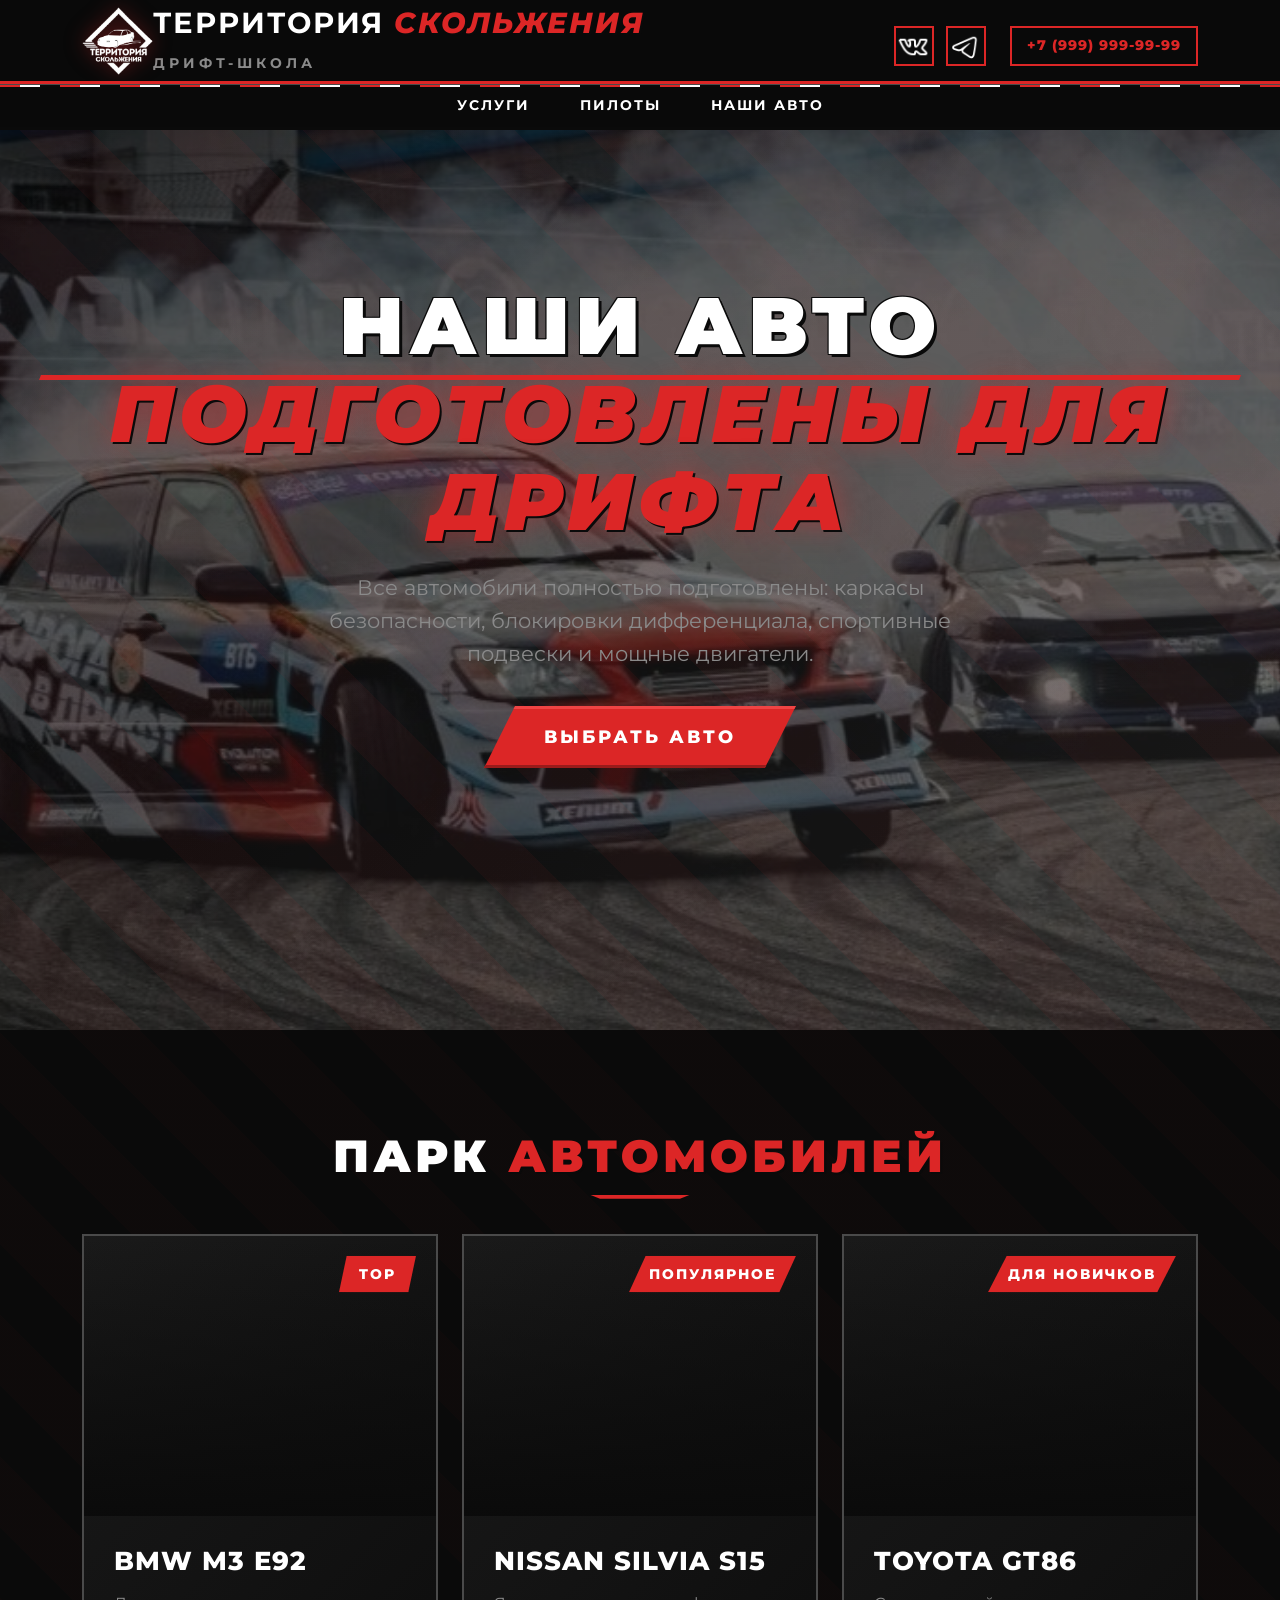
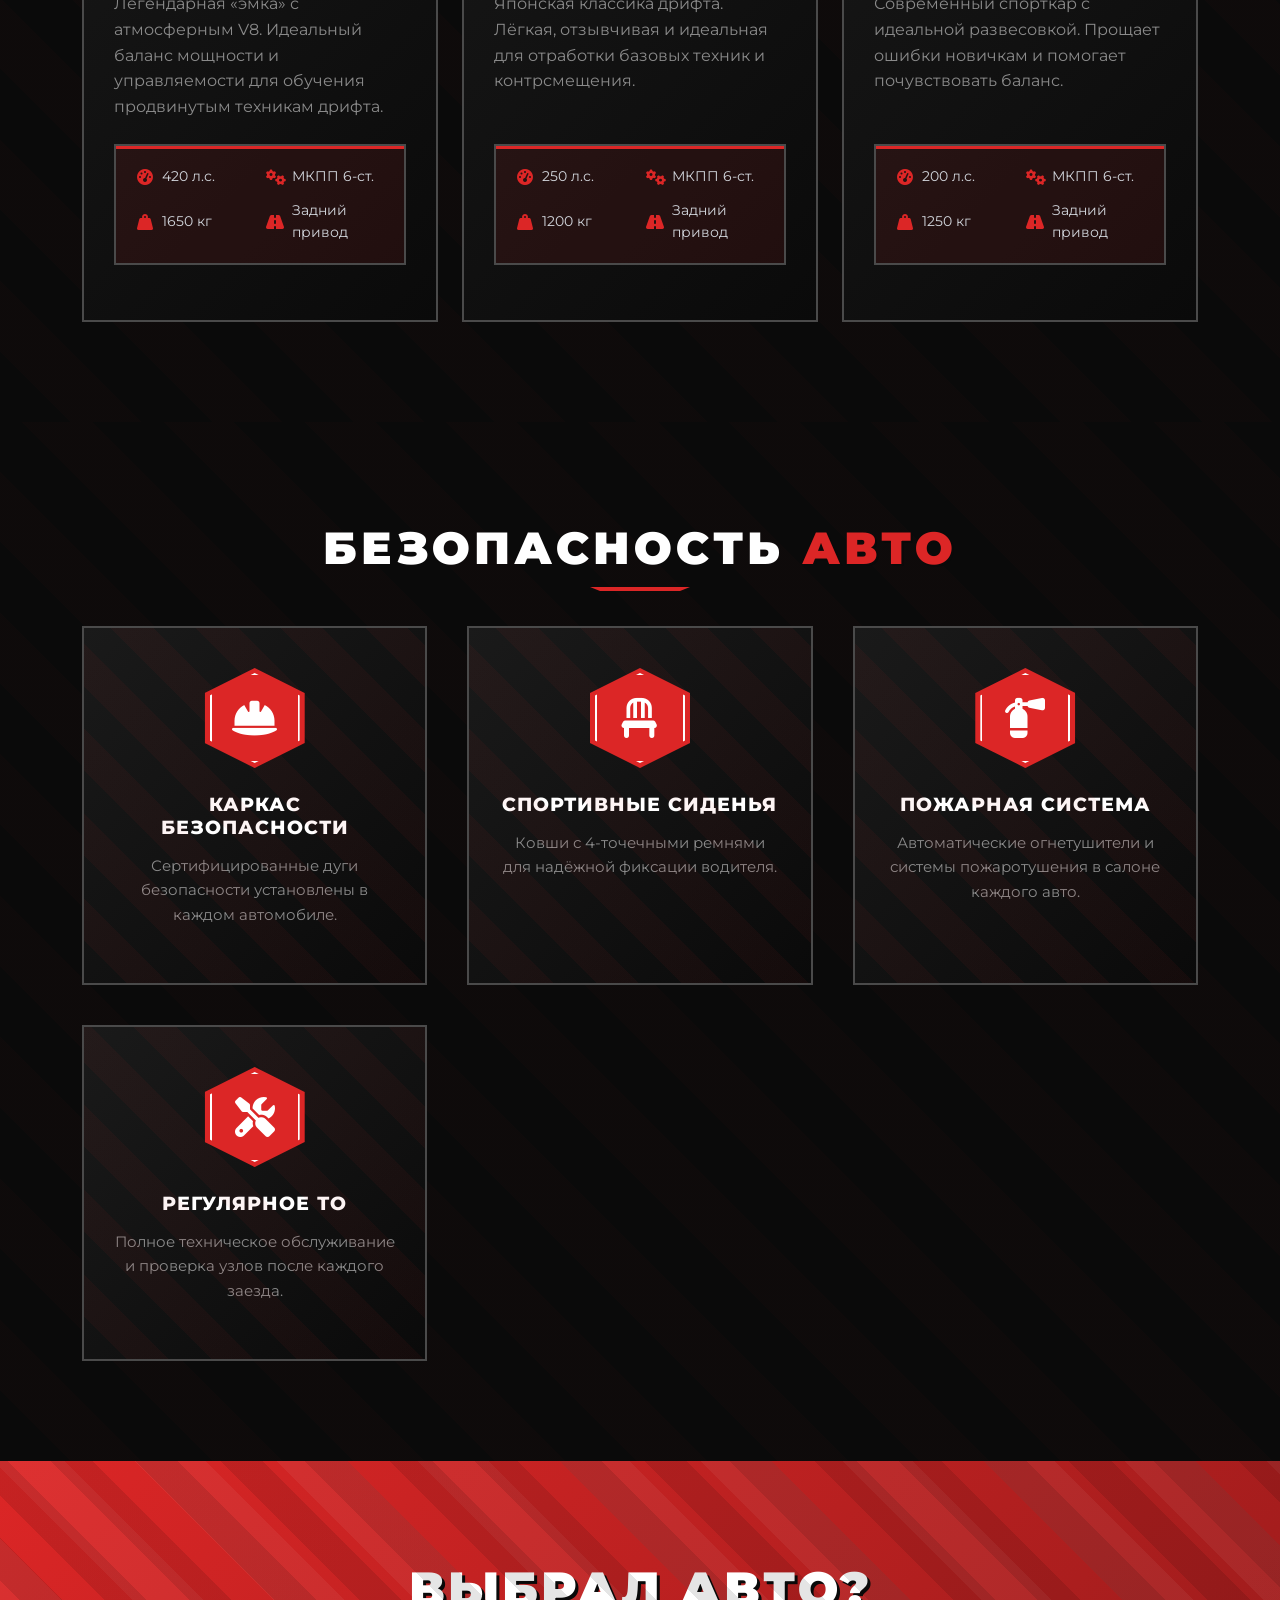
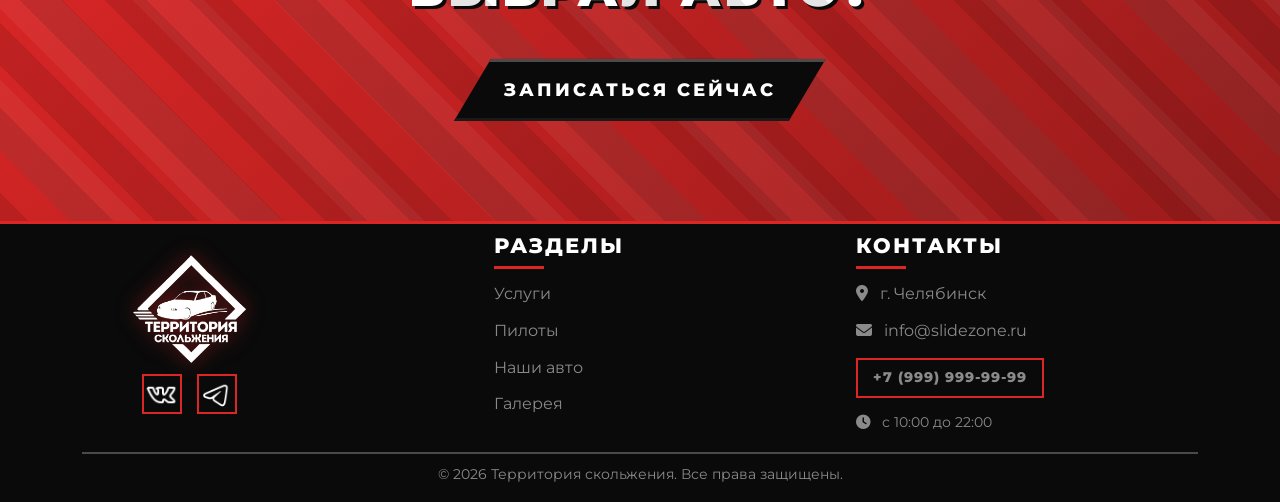
==== cars.html @ b9ebabe1 "Add files via upload" ====
<!-- cars.html -->
<!DOCTYPE html>
<html lang="ru">
  <head>
    <meta charset="utf-8" />
    <meta name="viewport" content="width=device-width, initial-scale=1" />
    <title>Наши авто — Территория скольжения</title>
    <link
      href="https://cdn.jsdelivr.net/npm/bootstrap@5.3.3/dist/css/bootstrap.min.css"
      rel="stylesheet"
    />
    <link
      rel="stylesheet"
      href="https://cdnjs.cloudflare.com/ajax/libs/font-awesome/6.4.0/css/all.min.css"
    />
    <link
      href="https://fonts.googleapis.com/css2?family=Montserrat:ital,wght@0,400;0,600;0,700;1,600&display=swap"
      rel="stylesheet"
    />
    <link rel="stylesheet" href="style.css" />
  </head>
  <body>
    <!-- NAVBAR WRAPPER -->
    <nav class="navbar-wrapper fixed-top">
      <div class="navbar-top-section" id="navbarTop">
        <div class="container">
          <div class="navbar-top">
            <a class="navbar-brand d-flex align-items-center" href="index.html">
              <img src="img/image-Photoroom (1).png" alt="Logo" class="logo" />
              <div>
                Территория <span>скольжения</span> <br /><small
                  >дрифт-школа</small
                >
              </div>
            </a>

            <div class="socials">
              <a
                href="https://vk.com/slidezone74"
                target="_blank"
                class="social-link"
                aria-label="VKontakte"
              >
                <img src="img/icons8-vk-50.png" class="soc" />
              </a>
              <a
                href="https://t.me/yourpage"
                target="_blank"
                class="social-link"
                aria-label="Telegram"
              >
                <img src="img/icons8-телеграм-50.png" class="soc" />
              </a>
              <a href="tel:+79999999999" class="nav-phone header-phone"
                >+7 (999) 999-99-99</a>
            </div>
          </div>
        </div>
      </div>

      <div class="navbar-bottom-section" id="navbarBottom">
        <div class="container">
          <ul class="nav-bottom-list">
            <li class="nav-bottom-item">
              <a href="/services.html" class="nav-bottom-link">УСЛУГИ</a>
            </li>
            <li class="nav-bottom-item">
              <a href="#pilots" class="nav-bottom-link">ПИЛОТЫ</a>
            </li>
            <li class="nav-bottom-item">
              <a href="/cars.html" class="nav-bottom-link">НАШИ АВТО</a>
            </li>
          </ul>
        </div>
      </div>
    </nav>

    <!-- HERO SECTION -->
    <section class="hero">
      <div class="hero-content">
        <h1 class="hero-title">
          <span class="line-1">НАШИ АВТО</span>
          <span class="line-2">ПОДГОТОВЛЕНЫ ДЛЯ ДРИФТА</span>
        </h1>
        <p class="hero-subtitle">
          Все автомобили полностью подготовлены: каркасы безопасности,
          блокировки дифференциала, спортивные подвески и мощные двигатели.
        </p>
        <a href="#cars-list" class="btn-hero">Выбрать авто</a>
      </div>
    </section>

    <!-- CARS SECTION -->
    <section id="cars-list" class="section cars-section">
      <div class="container">
        <h2 class="section-title">ПАРК <span>АВТОМОБИЛЕЙ</span></h2>

        <div class="row g-4 justify-content-center">
          <div class="col-lg-4 col-md-6 col-sm-12">
            <div class="car-card">
              <div
                class="car-image"
                style="
                  background-image: url('https://images.unsplash.com/photo-1617788138017-80ad40651399?w=800&q=80');">
                <span class="car-badge">TOP</span>
              </div>
              <div class="car-body">
                <h3 class="car-title">BMW M3 E92</h3>
                <p class="car-description">
                  Легендарная «эмка» с атмосферным V8. Идеальный баланс мощности
                  и управляемости для обучения продвинутым техникам дрифта.
                </p>

                <div class="car-specs">
                  <div class="spec-item">
                    <i class="fas fa-tachometer-alt"></i>
                    <span>420 л.с.</span>
                  </div>
                  <div class="spec-item">
                    <i class="fas fa-cogs"></i>
                    <span>МКПП 6-ст.</span>
                  </div>
                  <div class="spec-item">
                    <i class="fas fa-weight-hanging"></i>
                    <span>1650 кг</span>
                  </div>
                  <div class="spec-item">
                    <i class="fas fa-road"></i>
                    <span>Задний привод</span>
                  </div>
                </div>
              </div>
            </div>
          </div>

          <div class="col-lg-4 col-md-6 col-sm-12">
            <div class="car-card">
              <div
                class="car-image"
                style="
                  background-image: url('https://images.unsplash.com/photo-1626846431159-9c6df5d8c8b2?w=800&q=80');">
                <span class="car-badge">ПОПУЛЯРНОЕ</span>
              </div>
              <div class="car-body">
                <h3 class="car-title">Nissan Silvia S15</h3>
                <p class="car-description">
                  Японская классика дрифта. Лёгкая, отзывчивая и идеальная для
                  отработки базовых техник и контрсмещения.
                </p>

                <div class="car-specs">
                  <div class="spec-item">
                    <i class="fas fa-tachometer-alt"></i>
                    <span>250 л.с.</span>
                  </div>
                  <div class="spec-item">
                    <i class="fas fa-cogs"></i>
                    <span>МКПП 6-ст.</span>
                  </div>
                  <div class="spec-item">
                    <i class="fas fa-weight-hanging"></i>
                    <span>1200 кг</span>
                  </div>
                  <div class="spec-item">
                    <i class="fas fa-road"></i>
                    <span>Задний привод</span>
                  </div>
                </div>
              </div>
            </div>
          </div>

          <div class="col-lg-4 col-md-6 col-sm-12">
            <div class="car-card">
              <div
                class="car-image"
                style="
                  background-image: url('https://images.unsplash.com/photo-1606344468650-54ba89c3f9d3?w=800&q=80');">
                <span class="car-badge">ДЛЯ НОВИЧКОВ</span>
              </div>
              <div class="car-body">
                <h3 class="car-title">Toyota GT86</h3>
                <p class="car-description">
                  Современный спорткар с идеальной развесовкой. Прощает ошибки
                  новичкам и помогает почувствовать баланс.
                </p>

                <div class="car-specs">
                  <div class="spec-item">
                    <i class="fas fa-tachometer-alt"></i>
                    <span>200 л.с.</span>
                  </div>
                  <div class="spec-item">
                    <i class="fas fa-cogs"></i>
                    <span>МКПП 6-ст.</span>
                  </div>
                  <div class="spec-item">
                    <i class="fas fa-weight-hanging"></i>
                    <span>1250 кг</span>
                  </div>
                  <div class="spec-item">
                    <i class="fas fa-road"></i>
                    <span>Задний привод</span>
                  </div>
                </div>
              </div>
            </div>
          </div>
        </div>
      </div>
    </section>

    <!-- SAFETY INFO -->
    <section class="section features-section">
      <div class="container">
        <h2 class="section-title">БЕЗОПАСНОСТЬ <span>АВТО</span></h2>

        <div class="features-grid">
          <div class="feature-item">
            <div class="feature-icon">
              <i class="fas fa-hard-hat"></i>
            </div>
            <h3 class="feature-title">КАРКАС БЕЗОПАСНОСТИ</h3>
            <p class="feature-text">
              Сертифицированные дуги безопасности установлены в каждом
              автомобиле.</p>
          </div>

          <div class="feature-item">
            <div class="feature-icon">
              <i class="fas fa-chair"></i>
            </div>
            <h3 class="feature-title">СПОРТИВНЫЕ СИДЕНЬЯ</h3>
            <p class="feature-text">
              Ковши с 4-точечными ремнями для надёжной фиксации водителя.</p>
          </div>

          <div class="feature-item">
            <div class="feature-icon">
              <i class="fas fa-fire-extinguisher"></i>
            </div>
            <h3 class="feature-title">ПОЖАРНАЯ СИСТЕМА</h3>
            <p class="feature-text">
              Автоматические огнетушители и системы пожаротушения в салоне
              каждого авто.</p>
          </div>

          <div class="feature-item">
            <div class="feature-icon">
              <i class="fas fa-tools"></i>
            </div>
            <h3 class="feature-title">РЕГУЛЯРНОЕ ТО</h3>
            <p class="feature-text">
              Полное техническое обслуживание и проверка узлов после каждого
              заезда.</p>
          </div>
        </div>
      </div>
    </section>

    <!-- CTA SECTION -->
    <section class="cta">
      <div class="container">
        <h2>Выбрал авто?</h2>
        <a href="#offers" class="btn-cta">Записаться сейчас</a>
      </div>
    </section>

    <!-- FOOTER -->
    <footer>
      <div class="container">
        <div class="footer-content">
          <div class="footer-section">
            <img
              src="img/image-Photoroom (1).png"
              alt="Логотип"
              class="footer-logo"/>
            <div class="footer-socials">
              <a
                href="https://vk.com/slidezone74"
                target="_blank"
                class="social-link sl2"
                aria-label="VKontakte">
                <img src="img/icons8-vk-50.png" class="soc sl2" />
              </a>
              <a
                href="https://t.me/yourpage"
                target="_blank"
                class="social-link sl2"
                aria-label="Telegram">
                <img src="img/icons8-телеграм-50.png" class="soc sl2" />
              </a>
            </div>
          </div>

          <div class="footer-section">
            <h4>Разделы</h4>
            <p><a href="/services.html">Услуги</a></p>
            <p><a href="/index.html#pilots">Пилоты</a></p>
            <p><a href="/cars.html">Наши авто</a></p>
            <p><a href="#gallery">Галерея</a></p>
          </div>

          <div class="footer-section"> 
            <h4>Контакты</h4>
            <p><i class="fas fa-map-marker-alt me-2"></i> г. Челябинск</p>
            <p><i class="fas fa-envelope me-2"></i> info@slidezone.ru</p> 
            <a href="tel:+79999999999" class="nav-phone footer-phone"
              >+7 (999) 999-99-99</a>
            <p class="clock">
              <i class="fas fa-clock me-2"></i> с 10:00 до 22:00
            </p>
          </div>
        </div>

        <div class="footer-bottom">
          <p>&copy; 2026 Территория скольжения. Все права защищены.</p>
        </div>
      </div>
    </footer>

    <script src="https://cdn.jsdelivr.net/npm/bootstrap@5.3.3/dist/js/bootstrap.bundle.min.js"></script>
    <script>
      let lastScroll = 0;
      const navbarTop = document.getElementById("navbarTop");

      window.addEventListener("scroll", () => {
        const currentScroll = window.pageYOffset;
        if (currentScroll > 100 && currentScroll > lastScroll) {
          navbarTop.classList.add("hidden");
        } else {
          navbarTop.classList.remove("hidden");
        }
        lastScroll = currentScroll;
      });

      document.querySelectorAll('a[href^="#"]').forEach((anchor) => {
        anchor.addEventListener("click", function (e) {
          e.preventDefault();
          const target = document.querySelector(this.getAttribute("href"));
          if (target) {
            target.scrollIntoView({ behavior: "smooth", block: "start" });
          }
        });
      });
    </script>
  </body>
</html>
---- style.css ----
* {
  margin: 0;
  padding: 0;
  box-sizing: border-box;
}

html {
  scroll-behavior: smooth;
}

body {
  font-family: 'Montserrat', sans-serif;
  background: #0a0a0a;
  color: #fff;
  overflow-x: hidden;
  padding-top: 130px;
}

:root {
  /* Цветовая палитра как на ливрее */
  --primary-red: #dc2626;
  --bright-red: #ef4444;
  --dark-red: #991b1b;
  --black: #0a0a0a;
  --dark-gray: #1a1a1a;
  --medium-gray: #4a4a4a;
  --light-gray: #8a8a8a;
  --white: #ffffff;
  --silver: #d1d5db;
}

/* --- NAVBAR WRAPPER --- */
.navbar-wrapper {
  z-index: 1000;
}

/* --- TOP NAVBAR --- */
.navbar-top-section {
  background: rgba(10, 10, 10, 0.98);
  backdrop-filter: blur(10px);
  padding: 6px 0;
  border-bottom: 3px solid var(--primary-red);
  transition: all 0.7s ease; 
  overflow: hidden;
  max-height: 100px; 
  opacity: 1;
  position: relative;
}

.navbar-top-section::after {
  content: '';
  position: absolute;
  bottom: -3px;
  left: 0;
  width: 100%;
  height: 3px;
  background: linear-gradient(90deg, 
    transparent 0%, 
    var(--primary-red) 20%, 
    var(--white) 50%, 
    var(--primary-red) 80%, 
    transparent 100%);
}

.navbar-top-section.hidden {
  max-height: 0;
  opacity: 0;
  padding: 0 !important;
  border: none;
}

.navbar-top {
  display: flex;
  justify-content: space-between;
  align-items: center;
}

.logo {
  height: 68px;
  filter: drop-shadow(0 0 10px rgba(220, 38, 38, 0.5));
}

.navbar-brand {
  font-family: 'Montserrat', sans-serif;
  font-size: 1.8rem;
  line-height: 1.2;
  color: #fff !important;
  text-decoration: none;
  font-weight: 700;
  text-transform: uppercase;
  letter-spacing: 2px;
}

.navbar-brand:hover { opacity: 0.9; }
.navbar-brand span { 
  font-style: italic; 
  font-weight: 800; 
  color: var(--primary-red);
  text-shadow: 2px 2px 0px var(--black);
}
.navbar-brand small { 
  font-size: 0.9rem; 
  letter-spacing: 4px; 
  color: var(--light-gray);
  text-transform: uppercase;
}

/* --- BOTTOM NAVBAR --- */
.navbar-bottom-section {
  background: rgba(10, 10, 10, 0.98);
  backdrop-filter: blur(10px);
  border-top: 1px solid var(--medium-gray);
  padding: 5px 0;
  transition: all 0.4s ease;
  position: relative;
}

.navbar-bottom-section::before {
  content: '';
  position: absolute;
  top: 0;
  left: 0;
  width: 100%;
  height: 2px;
  background: repeating-linear-gradient(
    90deg,
    var(--primary-red),
    var(--primary-red) 20px,
    var(--white) 20px,
    var(--white) 40px,
    var(--black) 40px,
    var(--black) 60px
  );
}

.navbar-top-section.hidden + .navbar-bottom-section {
  padding: 10px 0;
  box-shadow: 0 2px 20px rgba(0, 0, 0, 0.8);
}

.nav-bottom-list {
  display: flex;
  gap: 50px;
  list-style: none;
  margin: 0;
  padding: 0;
  justify-content: center;
}

.nav-bottom-link {
  color: #fff;
  text-decoration: none;
  font-size: 0.9rem;
  font-weight: 700;
  letter-spacing: 2px;
  padding: 5px 0;
  display: inline-block;
  transition: all 0.3s ease;
  position: relative;
  text-transform: uppercase;
}

.nav-bottom-link::after {
  content: '';
  position: absolute;
  bottom: 0;
  left: 0;
  width: 0;
  height: 3px;
  background: var(--primary-red);
  transition: width 0.3s ease;
}

.nav-bottom-link:hover { 
  color: var(--primary-red); 
  transform: translateY(-2px); 
}
.nav-bottom-link:hover::after { 
  width: 100%; 
}
.nav-bottom-link:focus { 
  outline: none; 
  color: var(--bright-red); 
}

/* --- SOCIALS --- */
.socials { display: flex; gap: 12px; }
.social-link {
  display: inline-flex;
  align-items: center;
  justify-content: center;
  margin-top: 10px;
  width: 40px;
  height: 40px;
  border-radius: 0;
  background: var(--black);
  border: 2px solid var(--primary-red);
  transition: all 0.3s ease;
  position: relative;
  overflow: hidden;
}

.social-link::before {
  content: '';
  position: absolute;
  top: 0;
  left: -100%;
  width: 100%;
  height: 100%;
  background: var(--primary-red);
  transition: left 0.3s ease;
  z-index: 0;
}

.social-link:hover::before {
  left: 0;
}

.soc {
  height: 38px;
  width: auto;
  filter: brightness(0) invert(1);
  transition: all 0.3s ease;
  position: relative;
  z-index: 1;
}

.social-link:hover {
  border-color: var(--white);
  transform: translateY(-3px) scale(1.1);
  box-shadow: 0 5px 20px rgba(220, 38, 38, 0.6);
}

.social-link:hover .soc {
  filter: brightness(0) invert(1);
}

.nav-phone { 
  display: inline-flex;
  align-items: center;
  justify-content: center;
  height: 40px;
  padding: 0 15px;
  margin: 0;
  margin-left: 12px;
  background: transparent;
  border: 2px solid var(--primary-red);
  border-radius: 0; 
  color: var(--primary-red); 
  font-size: 0.85rem;
  font-weight: 800;
  text-transform: uppercase;
  letter-spacing: 1px;
  text-decoration: none;
  position: relative;
  overflow: hidden;
  transition: all 0.3s ease;
  z-index: 1; 
}

.nav-phone::before {
  content: '';
  position: absolute;
  top: 0;
  left: -100%;
  width: 100%;
  height: 100%;
  background: var(--primary-red);
  transition: left 0.3s ease;
  z-index: -10;
}

.nav-phone:hover::before {
  left: 0;
}

.nav-phone:hover { 
  color: var(--white) !important;
  border-color: var(--white); 
  transform: translateY(-3px) scale(1.05);
  box-shadow: 0 5px 20px rgba(220, 38, 38, 0.6);
}

.header-phone {
  margin-top: 10px;
}

/* --- HERO --- */
.hero {
  min-height: 100vh;
  display: flex;
  align-items: center;
  justify-content: center;
  position: relative;
  background: linear-gradient(135deg, #0a0a0a 0%, #1a1a1a 50%, #2a2a2a 100%);
  overflow: hidden;
}

.hero::before {
  content: '';
  position: absolute;
  top: 0; left: 0; right: 0; bottom: 0;
  background: url('img/baner.jpg') center/cover;
  opacity: 0.4;
  z-index: 0;
}

.hero::after {
  content: '';
  position: absolute;
  top: 0; left: 0; right: 0; bottom: 0;
  background: 
    repeating-linear-gradient(
      45deg,
      transparent,
      transparent 50px,
      rgba(220, 38, 38, 0.05) 50px,
      rgba(220, 38, 38, 0.05) 100px
    );
  z-index: 1;
  pointer-events: none;
}

.hero-content { 
  position: relative; 
  z-index: 2; 
  text-align: center; 
  padding: 80px 40px; 
}

.hero-title {
  font-size: 5rem;
  font-weight: 900;
  line-height: 1.1;
  margin-bottom: 25px;
  text-transform: uppercase;
  letter-spacing: 5px;
  animation: fadeInUp 1s ease;
  position: relative;
}

.hero-title .line-1 {
  display: block;
  color: var(--white);
  text-shadow: 
    3px 3px 0 var(--black),
    -1px -1px 0 var(--black),
    1px -1px 0 var(--black),
    -1px 1px 0 var(--black);
  position: relative;
}

.hero-title .line-1::after {
  content: '';
  position: absolute;
  bottom: -10px;
  left: 0;
  width: 100%;
  height: 5px;
  background: var(--primary-red);
  transform: skewX(-20deg);
}

.hero-title .line-2 {
  display: block;
  color: var(--primary-red);
  font-style: italic;
  font-weight: 900;
  text-shadow: 
    2px 2px 0 var(--black),
    0 0 30px rgba(220, 38, 38, 0.5);
}

.hero-subtitle {
  font-size: 1.3rem;
  color: var(--light-gray);
  margin-bottom: 35px;
  max-width: 700px;
  margin-left: auto;
  margin-right: auto;
  animation: fadeInUp 1s ease 0.2s backwards;
  line-height: 1.6;
}

.btn-hero {
  background: var(--primary-red);
  border: none;
  padding: 18px 60px;
  font-size: 1.1rem;
  font-weight: 800;
  letter-spacing: 3px;
  text-transform: uppercase;
  color: var(--white);
  border-radius: 0;
  transition: all 0.3s ease;
  box-shadow: 
    0 10px 30px rgba(220, 38, 38, 0.4),
    inset 0 -3px 0 var(--dark-red),
    inset 0 3px 0 var(--bright-red);
  animation: fadeInUp 1s ease 0.4s backwards;
  text-decoration: none;
  display: inline-block;
  margin-bottom: 110px;
  position: relative;
  clip-path: polygon(10% 0, 100% 0, 90% 100%, 0% 100%);
}

.btn-hero::before {
  content: '';
  position: absolute;
  top: 0;
  left: -100%;
  width: 100%;
  height: 100%;
  background: linear-gradient(90deg, transparent, rgba(255,255,255,0.3), transparent);
  transition: left 0.5s ease;
}

.btn-hero:hover::before {
  left: 100%;
}

.btn-hero:hover { 
  transform: translateY(-5px) scale(1.05); 
  box-shadow: 
    0 15px 40px rgba(220, 38, 38, 0.6),
    inset 0 -3px 0 var(--dark-red),
    inset 0 3px 0 var(--bright-red);
  background: var(--bright-red);
}

@keyframes fadeInUp {
  from { opacity: 0; transform: translateY(30px); }
  to { opacity: 1; transform: translateY(0); }
}

/* --- SECTIONS --- */
.section { 
  padding: 100px 0; 
  position: relative; 
}

.section::before {
  content: '';
  position: absolute;
  top: 0;
  left: 0;
  width: 100%;
  height: 100%;
  background: 
    repeating-linear-gradient(
      45deg,
      transparent,
      transparent 50px,
      rgba(220, 38, 38, 0.02) 50px,
      rgba(220, 38, 38, 0.02) 100px
    );
  pointer-events: none;
}

.section-title {
  font-size: 2.8rem;
  font-weight: 900;
  text-align: center;
  margin-bottom: 50px;
  text-transform: uppercase;
  letter-spacing: 4px;
  position: relative;
}

.section-title::after {
  content: '';
  position: absolute;
  bottom: -15px;
  left: 50%;
  transform: translateX(-50%);
  width: 100px;
  height: 4px;
  background: var(--primary-red);
  clip-path: polygon(0 0, 100% 0, 90% 100%, 10% 100%);
}

.title2 {
  margin-top: -50px;
}

.section-title span {
  color: var(--primary-red);
  position: relative;
  text-shadow: 2px 2px 0 var(--black);
}

/* --- SCROLL STRIP --- */
.scroll-strip-section { 
  background: var(--black); 
  padding: 60px 0; 
  overflow: hidden;
  border-top: 3px solid var(--primary-red);
  border-bottom: 3px solid var(--primary-red);
  position: relative;
}

.scroll-strip-section::before {
  content: '';
  position: absolute;
  top: 3px;
  left: 0;
  width: 100%;
  height: 2px;
  background: repeating-linear-gradient(
    90deg,
    var(--white),
    var(--white) 30px,
    var(--black) 30px,
    var(--black) 60px
  );
}

.scroll-strip-container { 
  max-width: 1200px; 
  margin: 0 auto; 
  position: relative; 
  padding: 0 30px; 
}

.scroll-strip-wrapper { 
  overflow: hidden; 
  border-radius: 0;
  background: var(--dark-gray);
  border: 2px solid var(--medium-gray);
  position: relative;
}

/* .scroll-strip-wrapper::before {
  content: '⚡';
  position: absolute;
  top: 50%;
  left: 10px;
  transform: translateY(-50%);
  font-size: 2rem;
  color: var(--primary-red);
  z-index: 10;
} */

.scroll-strip { 
  display: flex; 
  animation: scrollLeft 30s linear infinite; 
  width: fit-content; 
}

.scroll-strip:hover { 
  animation-play-state: paused; 
}

.scroll-item {
  flex-shrink: 0;
  padding: 30px 50px;
  text-align: center;
  border-right: 2px solid var(--medium-gray);
  min-width: 400px;
  position: relative;
  background: linear-gradient(135deg, var(--dark-gray) 0%, var(--black) 100%);
}

.scroll-item:nth-child(even) {
  background: linear-gradient(135deg, var(--black) 0%, var(--dark-gray) 100%);
}

.scroll-item::before {
  content: '';
  position: absolute;
  top: 0;
  left: 0;
  width: 100%;
  height: 3px;
  background: var(--primary-red);
  transform: scaleX(0);
  transition: transform 0.3s ease;
}

.scroll-item:hover::before {
  transform: scaleX(1);
}

.scroll-item i { 
  font-size: 2.5rem; 
  color: var(--primary-red); 
  margin-bottom: 15px;
  text-shadow: 0 0 20px rgba(220, 38, 38, 0.5);
}

.scroll-item h4 { 
  font-size: 1.2rem; 
  margin-bottom: 10px; 
  color: var(--white);
  font-weight: 700;
  text-transform: uppercase;
  letter-spacing: 1px;
}

.scroll-item p { 
  color: var(--light-gray); 
  margin: 0; 
  font-size: 0.95rem; 
  line-height: 1.5;
}

@keyframes scrollLeft { 
  0% { transform: translateX(0); } 
  100% { transform: translateX(-50%); } 
}

/* --- OFFERS --- */
.offers-section { 
  background: var(--black);
}

.offer-card {
  background: linear-gradient(135deg, var(--dark-gray) 0%, var(--black) 100%);
  border-radius: 0;
  overflow: hidden;
  border: 2px solid var(--medium-gray);
  transition: all 0.3s ease;
  height: 100%;
  display: flex;
  flex-direction: column;
  position: relative;
}

.offer-card::before {
  content: '';
  position: absolute;
  top: 0;
  left: 0;
  width: 100%;
  height: 5px;
  background: var(--primary-red);
  transform: scaleX(0);
  transition: transform 0.3s ease;
}

.offer-card:hover::before {
  transform: scaleX(1);
}

.offer-card:hover { 
  transform: translateY(-15px); 
  border-color: var(--primary-red); 
  box-shadow: 
    0 20px 40px rgba(220, 38, 38, 0.3),
    0 0 0 1px var(--primary-red);
}

.offer-image {
  height: 230px; 
  background-size: cover; 
  background-position: center;
  position: relative; 
  overflow: hidden; 
  transition: transform 0.5s ease;
  flex-shrink: 0;
}

.offer-image::after {
  content: ''; 
  position: absolute; 
  top: 0; 
  left: 0; 
  right: 0; 
  bottom: 0;
  background: linear-gradient(to bottom, 
    transparent 0%, 
    rgba(10, 10, 10, 0.95) 100%);
}

.offer-image::before {
  content: '';
  position: absolute;
  top: 0;
  left: 0;
  right: 0;
  bottom: 0;
  background: repeating-linear-gradient(
    45deg,
    transparent,
    transparent 20px,
    rgba(220, 38, 38, 0.1) 20px,
    rgba(220, 38, 38, 0.1) 40px
  );
  z-index: 1;
  opacity: 0;
  transition: opacity 0.3s ease;
}

.offer-card:hover .offer-image::before {
  opacity: 1;
}

.offer-card:hover .offer-image { 
  transform: scale(1.1); 
}

.offer-badge {
  position: absolute; 
  top: 20px; 
  right: 20px;
  background: var(--primary-red);
  padding: 8px 20px; 
  border-radius: 0;
  font-weight: 800; 
  font-size: 0.9rem; 
  z-index: 2;
  text-transform: uppercase;
  letter-spacing: 2px;
  clip-path: polygon(10% 0, 100% 0, 90% 100%, 0% 100%);
  box-shadow: 0 5px 15px rgba(220, 38, 38, 0.5);
}

.offer-body { 
  padding: 25px; 
  position: relative; 
  display: flex;
  flex-direction: column;
  flex: 1;
  border-top: 3px solid var(--medium-gray);
}

.offer-card:hover .offer-body {
  border-top-color: var(--primary-red);
}

.offer-title { 
  font-size: 1.5rem; 
  margin-bottom: 12px; 
  color: var(--white);
  font-weight: 800;
  text-transform: uppercase;
  letter-spacing: 1px;
}

.offer-description { 
  color: var(--light-gray); 
  margin-bottom: 20px; 
  line-height: 1.6; 
  flex-grow: 1;
}

.offer-price { 
  font-size: 1.8rem; 
  font-weight: 900; 
  color: var(--primary-red); 
  margin-bottom: 20px;
  text-transform: uppercase;
  letter-spacing: 1px;
}

.offer-price .old-price { 
  font-size: 1.1rem; 
  color: var(--medium-gray); 
  text-decoration: line-through; 
  margin-left: 10px; 
}

.offer-footer {
  margin-top: auto; 
  padding-top: 20px;
  border-top: 2px solid var(--dark-gray);
}

.btn-offer {
  width: 100%; 
  background: var(--primary-red);
  border: none; 
  padding: 12px; 
  border-radius: 0;
  color: var(--white); 
  font-weight: 800;
  transition: all 0.3s ease; 
  text-transform: uppercase; 
  letter-spacing: 2px;
  position: relative;
  overflow: hidden;
  clip-path: polygon(5% 0, 100% 0, 95% 100%, 0% 100%);
}

.btn-offer::before {
  content: '';
  position: absolute;
  top: 0;
  left: -100%;
  width: 100%;
  height: 100%;
  background: linear-gradient(90deg, transparent, rgba(255,255,255,0.3), transparent);
  transition: left 0.5s ease;
}

.btn-offer:hover::before {
  left: 100%;
}

.btn-offer:hover { 
  transform: scale(1.05); 
  box-shadow: 0 5px 20px rgba(220, 38, 38, 0.6);
  background: var(--bright-red);
}

/* --- PILOTS --- */
.pilots-section { 
  background: linear-gradient(135deg, var(--black) 0%, var(--dark-gray) 100%); 
}

.pilot-card { 
  text-align: center; 
  padding: 15px;
  background: linear-gradient(135deg, var(--dark-gray) 0%, var(--black) 100%);
  border-radius: 0;
  border: 2px solid var(--medium-gray);
  transition: all 0.3s ease; 
  height: 100%;
  position: relative;
  overflow: hidden;
}

.pilot-card::before {
  content: '';
  position: absolute;
  top: 0;
  left: 0;
  width: 100%;
  height: 4px;
  background: var(--primary-red);
  transform: scaleX(0);
  transition: transform 0.3s ease;
}

.pilot-card:hover::before {
  transform: scaleX(1);
}

.pilot-card:hover { 
  transform: translateY(-10px); 
  border-color: var(--primary-red);
  box-shadow: 0 15px 30px rgba(220, 38, 38, 0.3);
}

.pilot-photo {
  width: 200px; 
  height: 200px; 
  border-radius: 0;
  margin: 0 auto 25px;
  overflow: hidden; 
  border: 3px solid var(--primary-red);
  box-shadow: 0 10px 30px rgba(220, 38, 38, 0.3);
  position: relative;
}

.pilot-photo::after {
  content: '';
  position: absolute;
  top: 0;
  left: 0;
  width: 100%;
  height: 100%;
  background: repeating-linear-gradient(
    45deg,
    transparent,
    transparent 10px,
    rgba(220, 38, 38, 0.1) 10px,
    rgba(220, 38, 38, 0.1) 20px
  );
  pointer-events: none;
}

.pilot-photo img { 
  width: 100%; 
  height: 100%; 
  object-fit: cover; 
}

.pilot-name { 
  font-size: 1.5rem; 
  font-weight: 800; 
  margin-bottom: 10px; 
  color: var(--white);
  text-transform: uppercase;
  letter-spacing: 1px;
}

.pilot-role { 
  color: var(--primary-red); 
  font-weight: 700; 
  margin-bottom: 10px; 
  font-size: 0.95rem;
  text-transform: uppercase;
  letter-spacing: 1px;
}

.pilot-bio { 
  color: var(--light-gray); 
  line-height: 1.6; 
  font-size: 0.95rem; 
  margin-bottom: 0;
}

/* --- FEATURES --- */
.features-section { 
  background: var(--black); 
}

.features-grid { 
  display: grid; 
  grid-template-columns: repeat(auto-fit, minmax(250px, 1fr)); 
  gap: 40px; 
  max-width: 1200px; 
  margin: 0 auto; 
}

.feature-item {
  text-align: center; 
  padding: 40px 30px;
  background: linear-gradient(135deg, var(--dark-gray) 0%, var(--black) 100%);
  border-radius: 0;
  border: 2px solid var(--medium-gray);
  transition: all 0.3s ease;
  position: relative;
  overflow: hidden;
}

.feature-item::before {
  content: '';
  position: absolute;
  top: 0;
  left: 0;
  width: 100%;
  height: 100%;
  background: repeating-linear-gradient(
    45deg,
    transparent,
    transparent 30px,
    rgba(220, 38, 38, 0.05) 30px,
    rgba(220, 38, 38, 0.05) 60px
  );
  pointer-events: none;
}

.feature-item:hover { 
  transform: translateY(-10px); 
  border-color: var(--primary-red);
  box-shadow: 0 15px 30px rgba(220, 38, 38, 0.3);
}

.feature-icon {
  width: 100px; 
  height: 100px; 
  border-radius: 0;
  background: var(--primary-red);
  display: flex; 
  align-items: center; 
  justify-content: center; 
  margin: 0 auto 25px;
  font-size: 2.5rem; 
  color: var(--white);
  box-shadow: 0 10px 30px rgba(220, 38, 38, 0.4);
  position: relative;
  clip-path: polygon(50% 0%, 100% 25%, 100% 75%, 50% 100%, 0% 75%, 0% 25%);
}

.feature-icon::after {
  content: '';
  position: absolute;
  top: 5px;
  left: 5px;
  right: 5px;
  bottom: 5px;
  border: 2px solid var(--white);
  clip-path: polygon(50% 0%, 100% 25%, 100% 75%, 50% 100%, 0% 75%, 0% 25%);
}

.feature-title { 
  font-size: 1.2rem; 
  font-weight: 800; 
  margin-bottom: 15px; 
  color: var(--white);
  text-transform: uppercase;
  letter-spacing: 1px;
}

.feature-text { 
  color: var(--light-gray); 
  line-height: 1.6; 
  font-size: 0.95rem; 
}

/* --- GALLERY --- */
.gallery-section { 
  background: linear-gradient(135deg, var(--dark-gray) 0%, var(--black) 100%); 
}

.gallery-container { 
  position: relative; 
  max-width: 1400px; 
  margin: 0 auto; 
  padding: 0 50px; 
}

.gallery-slider { 
  overflow: hidden; 
  border-radius: 0;
  border: 3px solid var(--primary-red);
  position: relative;
}

.gallery-slider::before {
  content: '';
  position: absolute;
  top: -3px;
  left: -3px;
  right: -3px;
  bottom: -3px;
  background: repeating-linear-gradient(
    45deg,
    var(--primary-red),
    var(--primary-red) 10px,
    var(--white) 10px,
    var(--white) 20px,
    var(--black) 20px,
    var(--black) 30px
  );
  z-index: -1;
  opacity: 0.5;
}

.gallery-track { 
  display: flex; 
  transition: transform 0.5s ease; 
}

.gallery-item { 
  min-width: 100%; 
  height: 500px; 
  position: relative; 
  overflow: hidden; 
}

.gallery-item img, 
.gallery-item video { 
  width: 100%; 
  height: 100%; 
  object-fit: cover; 
}

.gallery-item::after {
  content: '';
  position: absolute;
  top: 0;
  left: 0;
  right: 0;
  bottom: 0;
  background: repeating-linear-gradient(
    45deg,
    transparent,
    transparent 50px,
    rgba(220, 38, 38, 0.1) 50px,
    rgba(220, 38, 38, 0.1) 100px
  );
  pointer-events: none;
}

.gallery-nav {
  position: absolute; 
  top: 50%; 
  transform: translateY(-50%);
  width: 50px; 
  height: 50px; 
  background: var(--primary-red);
  border-radius: 0;
  display: flex; 
  align-items: center; 
  justify-content: center;
  cursor: pointer; 
  transition: all 0.3s ease; 
  z-index: 10; 
  border: none; 
  color: var(--white);
  font-size: 1.2rem;
  clip-path: polygon(20% 0%, 100% 0%, 80% 100%, 0% 100%);
}

.gallery-nav:hover { 
  background: var(--bright-red); 
  transform: translateY(-50%) scale(1.1); 
  box-shadow: 0 5px 20px rgba(220, 38, 38, 0.6);
}

.gallery-nav.prev { left: 0; }
.gallery-nav.next { right: 0; }

.gallery-dots { 
  display: flex; 
  justify-content: center; 
  gap: 10px; 
  margin-top: 30px; 
}

.gallery-dot { 
  width: 15px; 
  height: 15px; 
  border-radius: 0;
  background: var(--medium-gray); 
  cursor: pointer; 
  transition: all 0.3s ease;
  clip-path: polygon(50% 0%, 100% 50%, 50% 100%, 0% 50%);
}

.gallery-dot.active { 
  background: var(--primary-red); 
  width: 30px;
  box-shadow: 0 0 10px rgba(220, 38, 38, 0.8);
}

/* --- CTA --- */
.cta { 
  padding: 100px 0; 
  background: linear-gradient(135deg, var(--primary-red), var(--dark-red)); 
  text-align: center;
  position: relative;
  overflow: hidden;
}

.cta::before {
  content: '';
  position: absolute;
  top: 0;
  left: 0;
  right: 0;
  bottom: 0;
  background: repeating-linear-gradient(
    45deg,
    transparent,
    transparent 50px,
    rgba(255, 255, 255, 0.05) 50px,
    rgba(255, 255, 255, 0.05) 100px
  );
  pointer-events: none;
}

.cta::after {
  content: '';
  position: absolute;
  top: -50%;
  left: -50%;
  width: 200%;
  height: 200%;
  background: repeating-linear-gradient(
    45deg,
    transparent,
    transparent 30px,
    rgba(0, 0, 0, 0.1) 30px,
    rgba(0, 0, 0, 0.1) 60px
  );
  animation: slideStripes 20s linear infinite;
}

@keyframes slideStripes {
  0% { transform: translate(0, 0); }
  100% { transform: translate(50px, 50px); }
}

.cta h2 { 
  font-size: 3rem; 
  margin-bottom: 40px; 
  font-weight: 900;
  text-transform: uppercase;
  letter-spacing: 3px;
  position: relative;
  text-shadow: 3px 3px 0 var(--black);
}

.btn-cta {
  background: var(--black);
  border: none;
  padding: 18px 50px;
  font-size: 1.1rem;
  font-weight: 800;
  letter-spacing: 3px;
  text-transform: uppercase;
  color: var(--white);
  border-radius: 0;
  transition: all 0.3s ease;
  box-shadow: 
    0 10px 30px rgba(0, 0, 0, 0.5),
    inset 0 -3px 0 var(--dark-gray),
    inset 0 3px 0 var(--medium-gray);
  position: relative;
  display: inline-block;
  text-decoration: none;
  clip-path: polygon(10% 0, 100% 0, 90% 100%, 0% 100%);
  z-index: 1;
}

.btn-cta::before {
  content: '';
  position: absolute;
  top: 0;
  left: -100%;
  width: 100%;
  height: 100%;
  background: linear-gradient(90deg, transparent, rgba(255,255,255,0.2), transparent);
  transition: left 0.5s ease;
}

.btn-cta:hover::before {
  left: 100%;
}

.btn-cta:hover { 
  transform: translateY(-5px) scale(1.05); 
  box-shadow: 
    0 15px 40px rgba(0, 0, 0, 0.6),
    inset 0 -3px 0 var(--dark-gray),
    inset 0 3px 0 var(--medium-gray);
  background: var(--dark-gray);
}

/* --- FOOTER --- */
footer { 
  background: var(--black); 
  padding: 10px 20px 0; 
  border-top: 3px solid var(--primary-red);
  position: relative;
}

.footer-content { 
  display: grid; 
  grid-template-columns: repeat(auto-fit, minmax(250px, 1fr)); 
  gap: 20px; 
  margin: 0; 
  margin-left: 50px;
}

.footer-logo { 
  height: 110px; 
  margin-top: 20px;
  margin-bottom: 0; 
  filter: drop-shadow(0 0 10px rgba(220, 38, 38, 0.5)); 
}

.footer-section h4 { 
  color: var(--white); 
  font-size: 1.3rem; 
  margin-bottom: 15px; 
  font-weight: 800;
  text-transform: uppercase;
  letter-spacing: 2px;
  position: relative;
  padding-bottom: 10px;
}

.footer-section h4::after {
  content: '';
  position: absolute;
  bottom: 0;
  left: 0;
  width: 50px;
  height: 3px;
  background: var(--primary-red);
}

.footer-section p, 
.footer-section a { 
  color: var(--light-gray); 
  text-decoration: none; 
  line-height: 1.3; 
  transition: all 0.3s ease; 
}

.footer-section a:hover { 
  color: var(--primary-red);
}

.footer-socials { 
  display: flex; 
  gap: 15px; 
  margin: 0 10px; 
}

.clock {
  margin-top: 15px; 
  font-size: 0.9rem;
  color: var(--light-gray);
}

.footer-phone { 
  margin-left: 0;
}


.footer-bottom { 
  text-align: center; 
  padding-top: 10px; 
  margin-top: 5px;
  border-top: 2px solid var(--medium-gray);
  color: var(--light-gray);
  font-size: 0.9rem;
}

/* --- CARS PAGE STYLES --- */
.cars-section {
  background: var(--black);
}

.car-card {
  background: linear-gradient(135deg, var(--dark-gray) 0%, var(--black) 100%);
  border-radius: 0;
  overflow: hidden;
  border: 2px solid var(--medium-gray);
  transition: all 0.3s ease;
  height: 100%;
  display: flex;
  flex-direction: column;
  position: relative;
}

.car-card::before {
  content: '';
  position: absolute;
  top: 0;
  left: 0;
  width: 100%;
  height: 5px;
  background: var(--primary-red);
  transform: scaleX(0);
  transition: transform 0.3s ease;
}

.car-card:hover::before {
  transform: scaleX(1);
}

.car-card:hover {
  transform: translateY(-15px);
  border-color: var(--primary-red);
  box-shadow: 
    0 20px 40px rgba(220, 38, 38, 0.3),
    0 0 0 1px var(--primary-red);
}

.car-image {
  height: 280px;
  background-size: cover;
  background-position: center;
  position: relative;
  overflow: hidden;
  transition: transform 0.5s ease;
  flex-shrink: 0;
}

.car-image::after {
  content: '';
  position: absolute;
  top: 0; left: 0; right: 0; bottom: 0;
  background: linear-gradient(to bottom, transparent 0%, rgba(10, 10, 10, 0.95) 100%);
}

.car-image::before {
  content: '';
  position: absolute;
  top: 0;
  left: 0;
  right: 0;
  bottom: 0;
  background: repeating-linear-gradient(
    45deg,
    transparent,
    transparent 20px,
    rgba(220, 38, 38, 0.1) 20px,
    rgba(220, 38, 38, 0.1) 40px
  );
  z-index: 1;
  opacity: 0;
  transition: opacity 0.3s ease;
}

.car-card:hover .car-image::before {
  opacity: 1;
}

.car-card:hover .car-image {
  transform: scale(1.1);
}

.car-badge {
  position: absolute;
  top: 20px; right: 20px;
  background: var(--primary-red);
  padding: 8px 20px;
  border-radius: 0;
  font-weight: 800;
  font-size: 0.85rem;
  z-index: 2;
  text-transform: uppercase;
  letter-spacing: 2px;
  clip-path: polygon(10% 0, 100% 0, 90% 100%, 0% 100%);
  box-shadow: 0 5px 15px rgba(220, 38, 38, 0.5);
}

.car-body {
  padding: 30px;
  display: flex;
  flex-direction: column;
  flex: 1;
}

.car-title {
  font-size: 1.6rem;
  font-weight: 800;
  margin-bottom: 15px;
  color: var(--white);
  text-transform: uppercase;
  letter-spacing: 1px;
}

.car-description {
  color: var(--light-gray);
  margin-bottom: 25px;
  line-height: 1.6;
  flex-grow: 1;
}

.car-specs {
  display: grid;
  grid-template-columns: repeat(2, 1fr);
  gap: 12px;
  margin-bottom: 25px;
  padding: 20px;
  background: rgba(220, 38, 38, 0.1);
  border-radius: 0;
  border: 2px solid var(--medium-gray);
  position: relative;
}

.car-specs::before {
  content: '';
  position: absolute;
  top: 0;
  left: 0;
  width: 100%;
  height: 3px;
  background: var(--primary-red);
}

.spec-item {
  display: flex;
  align-items: center;
  gap: 8px;
  font-size: 0.9rem;
  color: var(--silver);
}

.spec-item i {
  color: var(--primary-red);
  font-size: 1rem;
  width: 18px;
  text-align: center;
}

/* --- RESPONSIVE --- */
@media (max-width: 992px) {
  body { padding-top: 100px;}
  .hero { min-height: 85vh;}
  .hero-title { font-size: 4.2rem;}
  .hero-subtitle { font-size: 1.4rem;}
  .offer-image { height: 210px; }
  .offer-title { font-size: 1.3rem;}
  .offer-description { font-size: 0.9rem;}
  .offer-price { font-size: 1.4rem;}
  .old-price { font-size: 1rem;}
  .btn-offer { padding: 8px; font-size: 0.9rem;}
  .pilot-photo {
    width: 150px; height: 150px;
    margin: 0 auto 15px;
  }
  .pilot-name { font-size: 1.2rem;}
  .pilot-role { font-size: 0.85rem;}
  .pilot-bio { font-size: 0.8rem;}
  .section-title { font-size: 2rem;}
  .features-grid { 
    grid-template-columns: repeat(auto-fit, minmax(180px, 1fr));
    gap: 20px;}
  .feature-item {
    text-align: center; padding: 20px 5px;}
  .gallery-nav { width: 40px; height: 40px;}
  .cta { padding: 50px 0;}
  .cta h2 { font-size: 2.2rem;}
  .btn-cta { 
    padding: 18px 50px;
    font-size: 0.9rem;}
}

@media (max-width: 768px) {
  body { padding-top: 50px;}
  .navbar-top-section { padding: 6px 70px;}
  .navbar-brand { font-size: 1.5rem;}
  .nav-phone { display: none;}
  .social-link { margin-top: 0;}
  .hero { min-height: 65vh;}
  .hero-title { font-size: 3.8rem;}
  .hero-subtitle { font-size: 1.2rem;}
  .scroll-strip-section { padding: 45px 0;}
  .offer-image { height: 200px; }
  .section-title { font-size: 1.9rem;}
  .features-grid { 
    grid-template-columns: repeat(auto-fit, minmax(180px, 1fr));
    gap: 30px; margin: 0 50px;}
  .feature-item { text-align: center; padding: 20px 20px;}
  .gallery-nav { width: 40px; height: 40px;}
  .cta { padding: 50px 0;}
  .gallery-slider { height: 500px;}
  .cta h2 { font-size: 2.2rem;}
  .btn-cta {  padding: 18px 50px;
    font-size: 0.9rem;}
  .footer-content { margin-left: 20px;
    grid-template-columns: repeat(3, 1fr);}
}

@media (max-width: 480px) {
  .navbar-top-section { padding: 6px 5px;}
  .navbar-brand { font-size: 1.3rem;}
  .hero { max-height: 200px; }
  .hero-content { padding: 60px 20px; }
  .hero-title { font-size: 2.3rem; margin-top: 80px;}
  .hero-subtitle { font-size: 1rem;}
  .btn-hero {padding: 13px 40px;
    font-size: 0.9rem;}
  .scroll-strip-section { padding: 30px 0;}
  .scroll-strip-container {padding: 0 20px;}
  .scroll-item {padding: 20px 30px;}
  .scroll-item i { font-size: 1.8rem;}
  .scroll-item h4 { font-size: 1rem; }
  .offers-section { padding: 50px 0;}
  .section-title { font-size: 1.5rem;}
  .offer-image { height: 180px; }
  .pilots-section { padding: 50px 0;}
  .pilot-photo {
    width: 120px; height: 120px;
    margin: 0 auto 15px;}
  .features-section { padding: 50px 0;}
  .features-grid { 
    grid-template-columns: repeat(auto-fit, minmax(160px, 2fr));
    gap: 20px; margin: 0 22px;}
  .feature-icon {
    width: 70px; height: 70px;}
  .feature-title { font-size: 0.8rem;}
  .gallery-section { padding: 50px 0;}
  .gallery-slider { height: 300px;}
  .gallery-nav { width: 35px; height: 35px;}
  .gallery-item img, .gallery-item video { width: 100%; height: 60%;}
  .cta { padding: 35px 0;}
  .cta h2 { font-size: 1.8rem; margin-bottom: 15px;}
  .btn-cta {  padding: 13px 35px;
    font-size: 0.8rem;}
  .footer-content { margin-left: 0;
    grid-template-columns: repeat(3, 1fr); gap: 10px; margin: 0;}
  .footer-logo { height: 90px;}
  .footer-section h4 { font-size: 0.9rem;}
  .footer-section p, .footer-section a { font-size: 0.7rem;}
  footer { padding: 10px 5px;}
  .sl2 {width: 30px; height: 30px;}
  .footer-bottom p {font-size: 0.7rem; margin-bottom: 2px;}
  .clock {font-size: 0.7;}
}

@media (max-width: 380px) {
  .navbar-top-section { padding: 3px 0;}
  .logo { height: 50px;}
  .nav-bottom-link { font-size: 0.7rem;}
  .social-link, .soc {width: 30px;
    height: 30px;}
  .navbar-brand small { font-size: 0.8rem}
  .navbar-brand { font-size: 1rem;}
  .hero { max-height: 100px; margin-top: -40px;}
  .hero-content { padding: 20px 10px; }
  .hero-title { font-size: 1.8rem; margin-top: 60px;}
  .hero-subtitle { font-size: 1rem;}
  .btn-hero {padding: 11px 30px;
    font-size: 0.8rem;}
  .scroll-strip-section { padding: 25px 0;}
  .scroll-strip-container {padding: 0 10px;}
  .scroll-item {padding: 10px 10px; width: 10px;}
  .scroll-item i { font-size: 1.5rem;}
  .scroll-item h4 { font-size: 0.9rem; }
  .scroll-item p { font-size: 0.8rem; }
  .offers-section { padding: 50px 0;}
  .section-title { font-size: 1.2rem;}
  .offer-image { height: 160px;}
  .pilots-section { padding: 50px 0;}
  .pilot-photo {
    width: 120px; height: 120px;
    margin: 0 auto 15px;}
  .features-section { padding: 50px 0;}
  .features-grid { 
    grid-template-columns: repeat(auto-fit, minmax(146px, 2fr));
    gap: 10px; margin: 0 12px;}
  .feature-icon {
    width: 60px; height: 60px;}
  .feature-title { font-size: 0.75rem;}
  .feature-text { font-size: 0.65rem;}
  .gallery-section { padding: 50px 0;}
  .gallery-slider { height: 200px;}
  .gallery-nav { width: 25px; height: 25px;}
  .gallery-item img, .gallery-item video { width: 100%; height: 40%;}
  .cta { padding: 25px 0;}
  .cta h2 { font-size: 1.3rem; margin-bottom: 15px;}
  .btn-cta {  padding: 11px 25px;
    font-size: 0.7rem;}
  .footer-content { margin-left: 0;
    grid-template-columns: repeat(3, 1fr); gap: 5px; margin: 0;}
  .footer-logo { height: 70px; margin: 5px;}
  .footer-section h4 { font-size: 0.8rem;}
  .footer-section p, .footer-section a { font-size: 0.7rem;}
  footer { padding: 1px;}
  .sl2 {width: 25px; height: 25px;}
  .footer-bottom p {font-size: 0.45rem; margin-bottom: 2px;}
  .clock {font-size: 0.65rem;}
  .footer-socials {margin-top: 10px;}
  .container, .container-fluid, .container-lg, .container-md, .container-sm, .container-xl, .container-xxl { --bs-gutter-x: 0;}
}
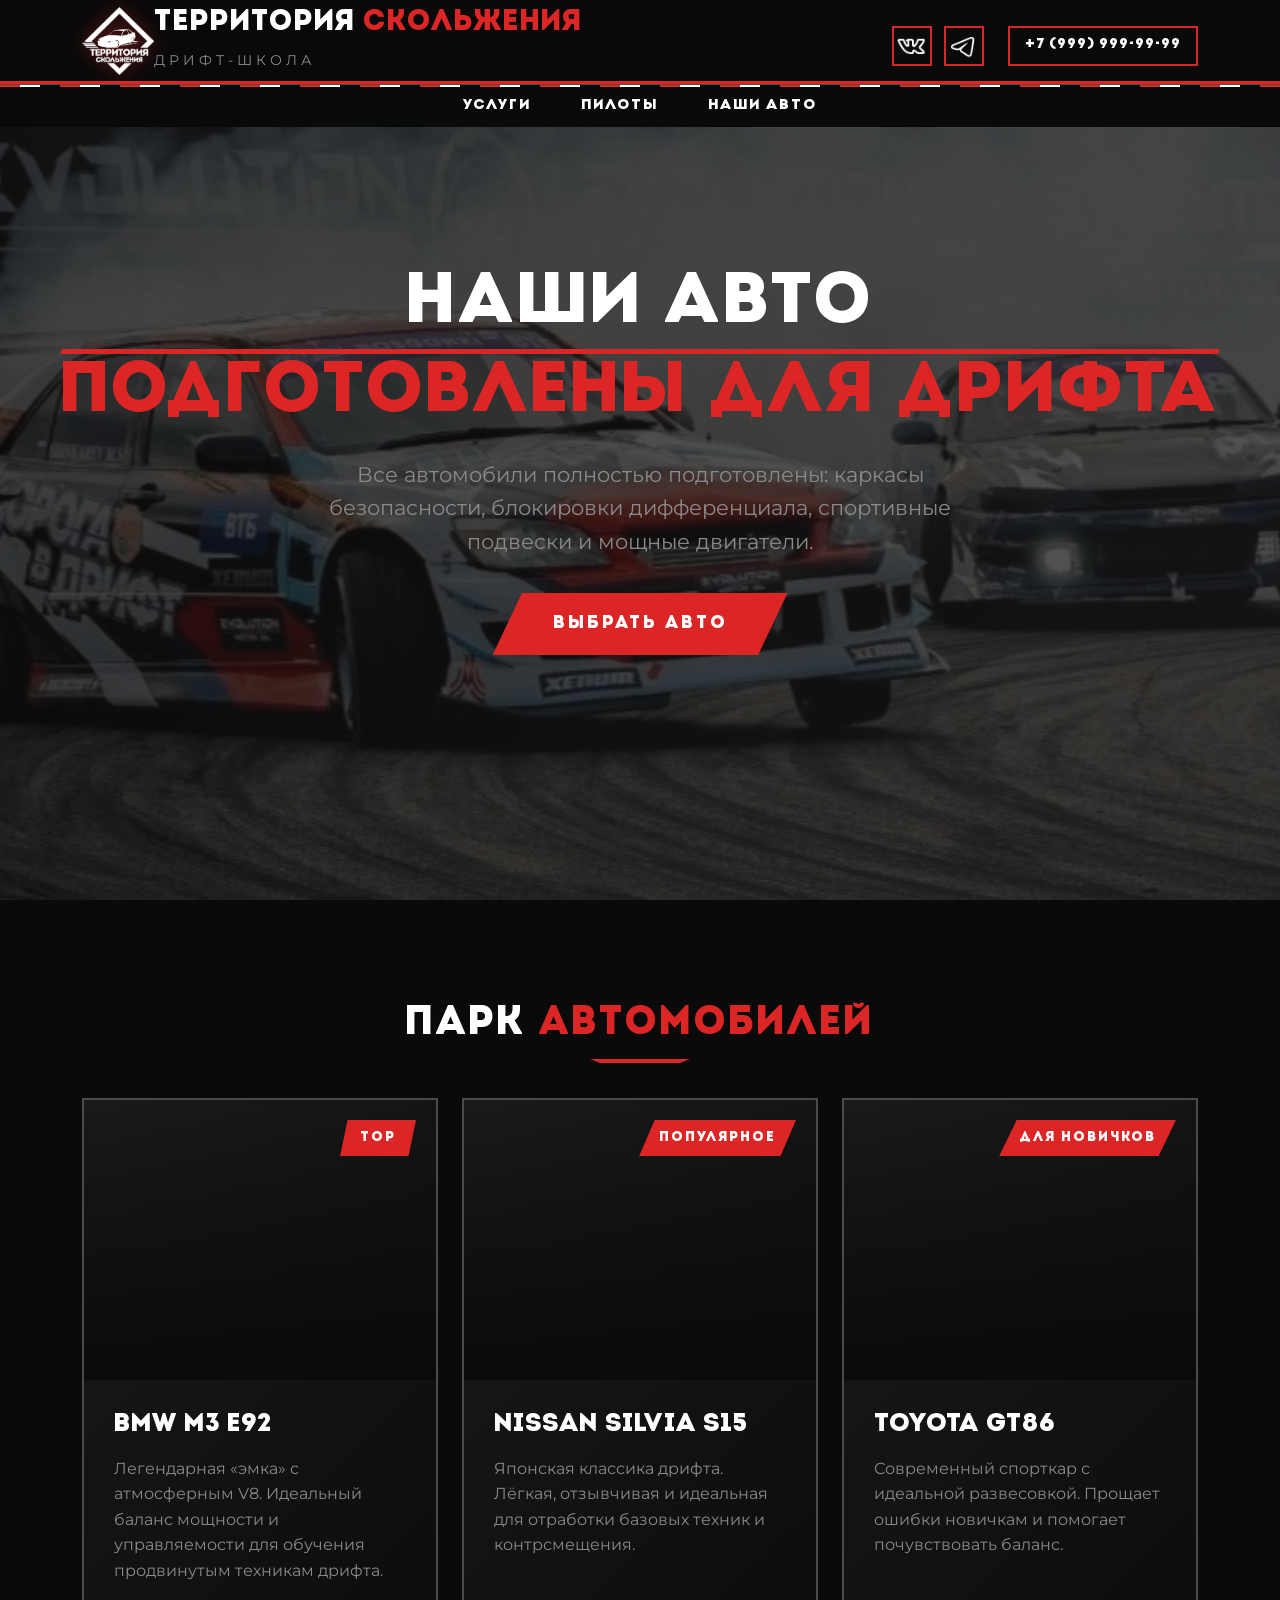
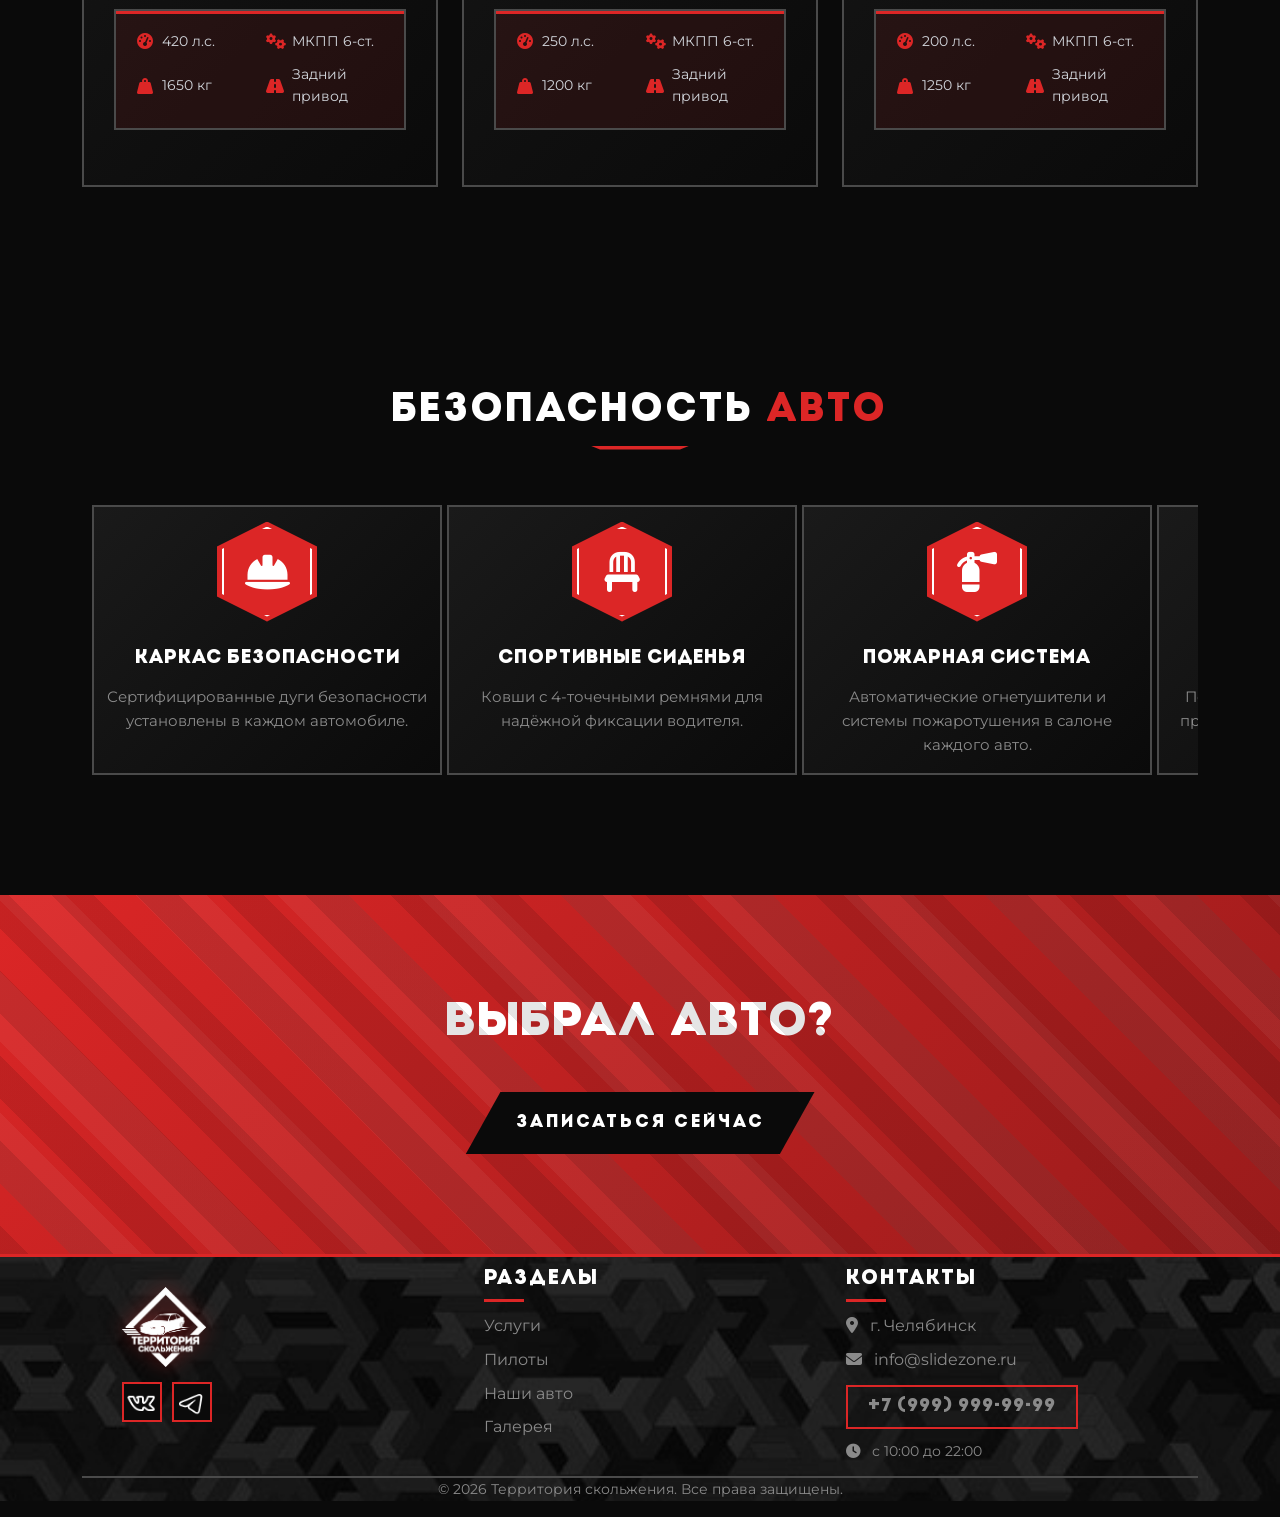
==== commit 478a8d5d: "0805" ====
--- a/cars.html
+++ b/cars.html
@@ -26,7 +26,7 @@
         <div class="container">
           <div class="navbar-top">
             <a class="navbar-brand d-flex align-items-center" href="index.html">
-              <img src="img/image-Photoroom (1).png" alt="Logo" class="logo" />
+              <img src="img/logo.png" alt="Logo" class="logo" />
               <div>
                 Территория <span>скольжения</span> <br /><small
                   >дрифт-школа</small
@@ -214,45 +214,50 @@
     <section class="section features-section">
       <div class="container">
         <h2 class="section-title">БЕЗОПАСНОСТЬ <span>АВТО</span></h2>
-
-        <div class="features-grid">
-          <div class="feature-item">
-            <div class="feature-icon">
-              <i class="fas fa-hard-hat"></i>
-            </div>
-            <h3 class="feature-title">КАРКАС БЕЗОПАСНОСТИ</h3>
-            <p class="feature-text">
-              Сертифицированные дуги безопасности установлены в каждом
-              автомобиле.</p>
-          </div>
-
-          <div class="feature-item">
-            <div class="feature-icon">
-              <i class="fas fa-chair"></i>
-            </div>
-            <h3 class="feature-title">СПОРТИВНЫЕ СИДЕНЬЯ</h3>
-            <p class="feature-text">
-              Ковши с 4-точечными ремнями для надёжной фиксации водителя.</p>
-          </div>
-
-          <div class="feature-item">
-            <div class="feature-icon">
-              <i class="fas fa-fire-extinguisher"></i>
-            </div>
-            <h3 class="feature-title">ПОЖАРНАЯ СИСТЕМА</h3>
-            <p class="feature-text">
-              Автоматические огнетушители и системы пожаротушения в салоне
-              каждого авто.</p>
-          </div>
-
-          <div class="feature-item">
-            <div class="feature-icon">
-              <i class="fas fa-tools"></i>
-            </div>
-            <h3 class="feature-title">РЕГУЛЯРНОЕ ТО</h3>
-            <p class="feature-text">
-              Полное техническое обслуживание и проверка узлов после каждого
-              заезда.</p>
+        
+        <div class="horizontal-scroll-section">
+          <div class="horizontal-scroll-wrapper">
+            
+            <div class="scroll-card">
+              <div class="feature-item">
+                <div class="feature-icon">
+                  <i class="fas fa-hard-hat"></i>
+                </div>
+                <h3 class="feature-title">КАРКАС БЕЗОПАСНОСТИ</h3>
+                <p class="feature-text">Сертифицированные дуги безопасности установлены в каждом автомобиле.</p>
+              </div>
+            </div>
+    
+            <div class="scroll-card">
+              <div class="feature-item">
+                <div class="feature-icon">
+                  <i class="fas fa-chair"></i>
+                </div>
+                <h3 class="feature-title">СПОРТИВНЫЕ СИДЕНЬЯ</h3>
+                <p class="feature-text">Ковши с 4-точечными ремнями для надёжной фиксации водителя.</p>
+              </div>
+            </div>
+    
+            <div class="scroll-card">
+              <div class="feature-item">
+                <div class="feature-icon">
+                  <i class="fas fa-fire-extinguisher"></i>
+                </div>
+                <h3 class="feature-title">ПОЖАРНАЯ СИСТЕМА</h3>
+                <p class="feature-text">Автоматические огнетушители и системы пожаротушения в салоне каждого авто.</p>
+              </div>
+            </div>
+    
+            <div class="scroll-card">
+              <div class="feature-item">
+                <div class="feature-icon">
+                  <i class="fas fa-tools"></i>
+                </div>
+                <h3 class="feature-title">РЕГУЛЯРНОЕ ТО</h3>
+                <p class="feature-text">Полное техническое обслуживание и проверка узлов после каждого заезда.</p>
+              </div>
+            </div>
+    
           </div>
         </div>
       </div>
@@ -272,7 +277,7 @@
         <div class="footer-content">
           <div class="footer-section">
             <img
-              src="img/image-Photoroom (1).png"
+              src="img/logo.png"
               alt="Логотип"
               class="footer-logo"/>
             <div class="footer-socials">
--- a/style.css
+++ b/style.css
@@ -1,3 +1,11 @@
+@font-face {
+  font-family: 'Intro Friday';
+  src: url('fonts/IntroFriday.ttf') format('truetype');
+  font-weight: 400;
+  font-style: normal;
+  font-display: swap;
+}
+
 * {
   margin: 0;
   padding: 0;
@@ -17,7 +25,6 @@
 }
 
 :root {
-  /* Цветовая палитра как на ливрее */
   --primary-red: #dc2626;
   --bright-red: #ef4444;
   --dark-red: #991b1b;
@@ -27,6 +34,9 @@
   --light-gray: #8a8a8a;
   --white: #ffffff;
   --silver: #d1d5db;
+  
+  --font-main: 'Montserrat', sans-serif;
+  --font-accent: 'Intro Friday', sans-serif;
 }
 
 /* --- NAVBAR WRAPPER --- */
@@ -54,12 +64,6 @@
   left: 0;
   width: 100%;
   height: 3px;
-  background: linear-gradient(90deg, 
-    transparent 0%, 
-    var(--primary-red) 20%, 
-    var(--white) 50%, 
-    var(--primary-red) 80%, 
-    transparent 100%);
 }
 
 .navbar-top-section.hidden {
@@ -81,28 +85,28 @@
 }
 
 .navbar-brand {
-  font-family: 'Montserrat', sans-serif;
+  font-family: var(--font-accent);
   font-size: 1.8rem;
   line-height: 1.2;
   color: #fff !important;
   text-decoration: none;
-  font-weight: 700;
+  font-weight: 400;
   text-transform: uppercase;
   letter-spacing: 2px;
 }
 
 .navbar-brand:hover { opacity: 0.9; }
 .navbar-brand span { 
-  font-style: italic; 
-  font-weight: 800; 
+  font-style: normal;
+  font-weight: 400;
   color: var(--primary-red);
-  text-shadow: 2px 2px 0px var(--black);
 }
 .navbar-brand small { 
   font-size: 0.9rem; 
   letter-spacing: 4px; 
   color: var(--light-gray);
   text-transform: uppercase;
+  font-family: var(--font-main);
 }
 
 /* --- BOTTOM NAVBAR --- */
@@ -148,10 +152,11 @@
 }
 
 .nav-bottom-link {
+  font-family: var(--font-accent);
   color: #fff;
   text-decoration: none;
   font-size: 0.9rem;
-  font-weight: 700;
+  font-weight: 400;
   letter-spacing: 2px;
   padding: 5px 0;
   display: inline-block;
@@ -217,7 +222,7 @@
 }
 
 .soc {
-  height: 38px;
+  height: 35px;
   width: auto;
   filter: brightness(0) invert(1);
   transition: all 0.3s ease;
@@ -236,6 +241,7 @@
 }
 
 .nav-phone { 
+  font-family: var(--font-accent);
   display: inline-flex;
   align-items: center;
   justify-content: center;
@@ -246,9 +252,9 @@
   background: transparent;
   border: 2px solid var(--primary-red);
   border-radius: 0; 
-  color: var(--primary-red); 
+  color: var(--white); 
   font-size: 0.85rem;
-  font-weight: 800;
+  font-weight: 400;
   text-transform: uppercase;
   letter-spacing: 1px;
   text-decoration: none;
@@ -294,6 +300,8 @@
   position: relative;
   background: linear-gradient(135deg, #0a0a0a 0%, #1a1a1a 50%, #2a2a2a 100%);
   overflow: hidden;
+  margin-top: -130px; /* Компенсация padding-top body */
+  padding-top: 130px; /* Отступ сверху чтобы не перекрывался navbar */
 }
 
 .hero::before {
@@ -309,14 +317,7 @@
   content: '';
   position: absolute;
   top: 0; left: 0; right: 0; bottom: 0;
-  background: 
-    repeating-linear-gradient(
-      45deg,
-      transparent,
-      transparent 50px,
-      rgba(220, 38, 38, 0.05) 50px,
-      rgba(220, 38, 38, 0.05) 100px
-    );
+  background: rgba(10, 10, 10, 0.3);
   z-index: 1;
   pointer-events: none;
 }
@@ -329,8 +330,9 @@
 }
 
 .hero-title {
+  font-family: var(--font-accent);
   font-size: 5rem;
-  font-weight: 900;
+  font-weight: 400;
   line-height: 1.1;
   margin-bottom: 25px;
   text-transform: uppercase;
@@ -342,13 +344,9 @@
 .hero-title .line-1 {
   display: block;
   color: var(--white);
-  text-shadow: 
-    3px 3px 0 var(--black),
-    -1px -1px 0 var(--black),
-    1px -1px 0 var(--black),
-    -1px 1px 0 var(--black);
-  position: relative;
-}
+  position: relative;
+  margin-bottom: 10px;
+} 
 
 .hero-title .line-1::after {
   content: '';
@@ -364,11 +362,8 @@
 .hero-title .line-2 {
   display: block;
   color: var(--primary-red);
-  font-style: italic;
-  font-weight: 900;
-  text-shadow: 
-    2px 2px 0 var(--black),
-    0 0 30px rgba(220, 38, 38, 0.5);
+  font-style: normal;
+  font-weight: 400;
 }
 
 .hero-subtitle {
@@ -383,20 +378,17 @@
 }
 
 .btn-hero {
+  font-family: var(--font-accent);
   background: var(--primary-red);
   border: none;
   padding: 18px 60px;
   font-size: 1.1rem;
-  font-weight: 800;
+  font-weight: 400;
   letter-spacing: 3px;
   text-transform: uppercase;
   color: var(--white);
   border-radius: 0;
   transition: all 0.3s ease;
-  box-shadow: 
-    0 10px 30px rgba(220, 38, 38, 0.4),
-    inset 0 -3px 0 var(--dark-red),
-    inset 0 3px 0 var(--bright-red);
   animation: fadeInUp 1s ease 0.4s backwards;
   text-decoration: none;
   display: inline-block;
@@ -414,7 +406,7 @@
   height: 100%;
   background: linear-gradient(90deg, transparent, rgba(255,255,255,0.3), transparent);
   transition: left 0.5s ease;
-}
+} 
 
 .btn-hero:hover::before {
   left: 100%;
@@ -422,10 +414,6 @@
 
 .btn-hero:hover { 
   transform: translateY(-5px) scale(1.05); 
-  box-shadow: 
-    0 15px 40px rgba(220, 38, 38, 0.6),
-    inset 0 -3px 0 var(--dark-red),
-    inset 0 3px 0 var(--bright-red);
   background: var(--bright-red);
 }
 
@@ -441,26 +429,13 @@
 }
 
 .section::before {
-  content: '';
-  position: absolute;
-  top: 0;
-  left: 0;
-  width: 100%;
-  height: 100%;
-  background: 
-    repeating-linear-gradient(
-      45deg,
-      transparent,
-      transparent 50px,
-      rgba(220, 38, 38, 0.02) 50px,
-      rgba(220, 38, 38, 0.02) 100px
-    );
-  pointer-events: none;
+  display: none;
 }
 
 .section-title {
+  font-family: var(--font-accent);
   font-size: 2.8rem;
-  font-weight: 900;
+  font-weight: 400;
   text-align: center;
   margin-bottom: 50px;
   text-transform: uppercase;
@@ -487,7 +462,6 @@
 .section-title span {
   color: var(--primary-red);
   position: relative;
-  text-shadow: 2px 2px 0 var(--black);
 }
 
 /* --- SCROLL STRIP --- */
@@ -531,17 +505,6 @@
   position: relative;
 }
 
-/* .scroll-strip-wrapper::before {
-  content: '⚡';
-  position: absolute;
-  top: 50%;
-  left: 10px;
-  transform: translateY(-50%);
-  font-size: 2rem;
-  color: var(--primary-red);
-  z-index: 10;
-} */
-
 .scroll-strip { 
   display: flex; 
   animation: scrollLeft 30s linear infinite; 
@@ -586,14 +549,14 @@
   font-size: 2.5rem; 
   color: var(--primary-red); 
   margin-bottom: 15px;
-  text-shadow: 0 0 20px rgba(220, 38, 38, 0.5);
 }
 
 .scroll-item h4 { 
+  font-family: var(--font-accent);
   font-size: 1.2rem; 
   margin-bottom: 10px; 
   color: var(--white);
-  font-weight: 700;
+  font-weight: 400;
   text-transform: uppercase;
   letter-spacing: 1px;
 }
@@ -610,9 +573,53 @@
   100% { transform: translateX(-50%); } 
 }
 
+/* --- HORIZONTAL SCROLL SECTIONS --- */
+.horizontal-scroll-section {
+  overflow: hidden;
+  padding: 0;
+}
+
+.horizontal-scroll-wrapper {
+  display: flex;
+  gap: 5px;
+  overflow-x: auto;
+  scroll-behavior: smooth;
+  -webkit-overflow-scrolling: touch;
+  scrollbar-width: thin;
+  scrollbar-color: var(--primary-red) var(--dark-gray);
+  padding: 20px 10px;
+}
+
+.horizontal-scroll-wrapper::-webkit-scrollbar {
+  height: 8px;
+}
+
+.horizontal-scroll-wrapper::-webkit-scrollbar-track {
+  background: var(--dark-gray);
+  border-radius: 0;
+}
+
+.horizontal-scroll-wrapper::-webkit-scrollbar-thumb {
+  background: var(--primary-red);
+  border-radius: 0;
+}
+
+.horizontal-scroll-wrapper::-webkit-scrollbar-thumb:hover {
+  background: var(--bright-red);
+}
+
+.scroll-card {
+  flex: 0 0 auto;
+  width: 350px;
+}
+
 /* --- OFFERS --- */
 .offers-section { 
   background: var(--black);
+  background-image: url('img/pattern.jpg');
+  background-size: cover;
+  background-position: center;
+  background-attachment: fixed;
 }
 
 .offer-card {
@@ -674,22 +681,7 @@
 }
 
 .offer-image::before {
-  content: '';
-  position: absolute;
-  top: 0;
-  left: 0;
-  right: 0;
-  bottom: 0;
-  background: repeating-linear-gradient(
-    45deg,
-    transparent,
-    transparent 20px,
-    rgba(220, 38, 38, 0.1) 20px,
-    rgba(220, 38, 38, 0.1) 40px
-  );
-  z-index: 1;
-  opacity: 0;
-  transition: opacity 0.3s ease;
+  display: none;
 }
 
 .offer-card:hover .offer-image::before {
@@ -701,19 +693,19 @@
 }
 
 .offer-badge {
+  font-family: var(--font-accent);
   position: absolute; 
   top: 20px; 
   right: 20px;
   background: var(--primary-red);
   padding: 8px 20px; 
   border-radius: 0;
-  font-weight: 800; 
+  font-weight: 400;
   font-size: 0.9rem; 
   z-index: 2;
   text-transform: uppercase;
   letter-spacing: 2px;
   clip-path: polygon(10% 0, 100% 0, 90% 100%, 0% 100%);
-  box-shadow: 0 5px 15px rgba(220, 38, 38, 0.5);
 }
 
 .offer-body { 
@@ -730,10 +722,11 @@
 }
 
 .offer-title { 
+  font-family: var(--font-accent);
   font-size: 1.5rem; 
   margin-bottom: 12px; 
   color: var(--white);
-  font-weight: 800;
+  font-weight: 400;
   text-transform: uppercase;
   letter-spacing: 1px;
 }
@@ -746,8 +739,9 @@
 }
 
 .offer-price { 
+  font-family: var(--font-accent);
   font-size: 1.8rem; 
-  font-weight: 900; 
+  font-weight: 400;
   color: var(--primary-red); 
   margin-bottom: 20px;
   text-transform: uppercase;
@@ -768,13 +762,14 @@
 }
 
 .btn-offer {
+  font-family: var(--font-accent);
   width: 100%; 
   background: var(--primary-red);
   border: none; 
   padding: 12px; 
   border-radius: 0;
   color: var(--white); 
-  font-weight: 800;
+  font-weight: 400;
   transition: all 0.3s ease; 
   text-transform: uppercase; 
   letter-spacing: 2px;
@@ -806,7 +801,11 @@
 
 /* --- PILOTS --- */
 .pilots-section { 
-  background: linear-gradient(135deg, var(--black) 0%, var(--dark-gray) 100%); 
+  background: linear-gradient(135deg, var(--black) 0%, var(--dark-gray) 100%);
+  background-image: url('img/pattern.jpg');
+  background-size: cover;
+  background-position: center;
+  background-attachment: fixed;
 }
 
 .pilot-card { 
@@ -855,20 +854,7 @@
 }
 
 .pilot-photo::after {
-  content: '';
-  position: absolute;
-  top: 0;
-  left: 0;
-  width: 100%;
-  height: 100%;
-  background: repeating-linear-gradient(
-    45deg,
-    transparent,
-    transparent 10px,
-    rgba(220, 38, 38, 0.1) 10px,
-    rgba(220, 38, 38, 0.1) 20px
-  );
-  pointer-events: none;
+  display: none;
 }
 
 .pilot-photo img { 
@@ -878,8 +864,9 @@
 }
 
 .pilot-name { 
+  font-family: var(--font-accent);
   font-size: 1.5rem; 
-  font-weight: 800; 
+  font-weight: 400;
   margin-bottom: 10px; 
   color: var(--white);
   text-transform: uppercase;
@@ -888,7 +875,7 @@
 
 .pilot-role { 
   color: var(--primary-red); 
-  font-weight: 700; 
+  font-weight: 400;
   margin-bottom: 10px; 
   font-size: 0.95rem;
   text-transform: uppercase;
@@ -904,7 +891,11 @@
 
 /* --- FEATURES --- */
 .features-section { 
-  background: var(--black); 
+  background: var(--black);
+  background-image: url('img/pattern.jpg');
+  background-size: cover;
+  background-position: center;
+  background-attachment: fixed;
 }
 
 .features-grid { 
@@ -917,30 +908,18 @@
 
 .feature-item {
   text-align: center; 
-  padding: 40px 30px;
+  padding: 15px 10px !important;
   background: linear-gradient(135deg, var(--dark-gray) 0%, var(--black) 100%);
   border-radius: 0;
   border: 2px solid var(--medium-gray);
   transition: all 0.3s ease;
   position: relative;
   overflow: hidden;
+  height: 270px;
 }
 
 .feature-item::before {
-  content: '';
-  position: absolute;
-  top: 0;
-  left: 0;
-  width: 100%;
-  height: 100%;
-  background: repeating-linear-gradient(
-    45deg,
-    transparent,
-    transparent 30px,
-    rgba(220, 38, 38, 0.05) 30px,
-    rgba(220, 38, 38, 0.05) 60px
-  );
-  pointer-events: none;
+  display: none;
 }
 
 .feature-item:hover { 
@@ -977,8 +956,9 @@
 }
 
 .feature-title { 
+  font-family: var(--font-accent);
   font-size: 1.2rem; 
-  font-weight: 800; 
+  font-weight: 400;
   margin-bottom: 15px; 
   color: var(--white);
   text-transform: uppercase;
@@ -989,11 +969,16 @@
   color: var(--light-gray); 
   line-height: 1.6; 
   font-size: 0.95rem; 
+  margin-bottom: 0;
 }
 
 /* --- GALLERY --- */
 .gallery-section { 
-  background: linear-gradient(135deg, var(--dark-gray) 0%, var(--black) 100%); 
+  background: linear-gradient(135deg, var(--dark-gray) 0%, var(--black) 100%);
+  background-image: url('img/pattern.jpg');
+  background-size: cover;
+  background-position: center;
+  background-attachment: fixed;
 }
 
 .gallery-container { 
@@ -1010,26 +995,6 @@
   position: relative;
 }
 
-.gallery-slider::before {
-  content: '';
-  position: absolute;
-  top: -3px;
-  left: -3px;
-  right: -3px;
-  bottom: -3px;
-  background: repeating-linear-gradient(
-    45deg,
-    var(--primary-red),
-    var(--primary-red) 10px,
-    var(--white) 10px,
-    var(--white) 20px,
-    var(--black) 20px,
-    var(--black) 30px
-  );
-  z-index: -1;
-  opacity: 0.5;
-}
-
 .gallery-track { 
   display: flex; 
   transition: transform 0.5s ease; 
@@ -1050,20 +1015,7 @@
 }
 
 .gallery-item::after {
-  content: '';
-  position: absolute;
-  top: 0;
-  left: 0;
-  right: 0;
-  bottom: 0;
-  background: repeating-linear-gradient(
-    45deg,
-    transparent,
-    transparent 50px,
-    rgba(220, 38, 38, 0.1) 50px,
-    rgba(220, 38, 38, 0.1) 100px
-  );
-  pointer-events: none;
+  display: none;
 }
 
 .gallery-nav {
@@ -1092,8 +1044,8 @@
   box-shadow: 0 5px 20px rgba(220, 38, 38, 0.6);
 }
 
-.gallery-nav.prev { left: 0; }
-.gallery-nav.next { right: 0; }
+.gallery-nav.prev { left: -10px; }
+.gallery-nav.next { right: -10px; }
 
 .gallery-dots { 
   display: flex; 
@@ -1127,7 +1079,7 @@
   overflow: hidden;
 }
 
-.cta::before {
+.cta::before { 
   content: '';
   position: absolute;
   top: 0;
@@ -1167,30 +1119,27 @@
 }
 
 .cta h2 { 
+  font-family: var(--font-accent);
   font-size: 3rem; 
   margin-bottom: 40px; 
-  font-weight: 900;
+  font-weight: 400;
   text-transform: uppercase;
   letter-spacing: 3px;
   position: relative;
-  text-shadow: 3px 3px 0 var(--black);
 }
 
 .btn-cta {
+  font-family: var(--font-accent);
   background: var(--black);
   border: none;
   padding: 18px 50px;
   font-size: 1.1rem;
-  font-weight: 800;
+  font-weight: 400;
   letter-spacing: 3px;
   text-transform: uppercase;
   color: var(--white);
   border-radius: 0;
   transition: all 0.3s ease;
-  box-shadow: 
-    0 10px 30px rgba(0, 0, 0, 0.5),
-    inset 0 -3px 0 var(--dark-gray),
-    inset 0 3px 0 var(--medium-gray);
   position: relative;
   display: inline-block;
   text-decoration: none;
@@ -1198,107 +1147,147 @@
   z-index: 1;
 }
 
-.btn-cta::before {
+.btn-cta:hover::before {
+  left: 100%;
+}
+
+.btn-cta:hover { 
+  transform: translateY(-5px) scale(1.05); 
+  background: var(--dark-gray);
+}
+
+/* --- FOOTER --- */
+footer { 
+  background: var(--black);
+  background-image: url('img/pattern.jpg');
+  background-size: cover;
+  background-position: center;
+  padding: 10px 3px 0; 
+  border-top: 3px solid var(--primary-red);
+  position: relative;
+}
+
+.footer-content { 
+  display: grid; 
+  grid-template-columns: repeat(auto-fit, minmax(250px, 1fr)); 
+  gap: 10px; 
+  margin: 0; 
+  margin-left: 40px;
+}
+
+.footer-logo { 
+  height: 80px; 
+  margin-top: 20px;
+  margin-bottom: 0; 
+  filter: drop-shadow(0 0 10px rgba(220, 38, 38, 0.5)); 
+}
+
+.footer-section h4 { 
+  font-family: var(--font-accent);
+  color: var(--white); 
+  font-size: 1.3rem; 
+  margin-bottom: 15px; 
+  font-weight: 400;
+  text-transform: uppercase;
+  letter-spacing: 2px;
+  position: relative;
+  padding-bottom: 10px;
+}
+
+.footer-section h4::after {
+  content: '';
+  position: absolute;
+  bottom: 0;
+  left: 0;
+  width: 40px;
+  height: 3px;
+  background: var(--primary-red);
+}
+
+.footer-section p, 
+.footer-section a { 
+  color: var(--light-gray); 
+  text-decoration: none; 
+  line-height: 1.1; 
+  transition: all 0.3s ease; 
+}
+
+.footer-section a:hover { 
+  color: var(--primary-red);
+}
+
+.footer-socials { 
+  display: flex; 
+  gap: 10px; 
+  margin: 5px 0; 
+}
+
+.clock {
+  margin-top: 15px; 
+  font-size: 0.9rem;
+  color: var(--light-gray);
+}
+
+.footer-phone { 
+  font-family: var(--font-accent);
+  margin-left: 0;
+  display: inline-flex;
+  align-items: center;
+  justify-content: center;
+  height: 44px;
+  padding: 0 20px;
+  background: transparent;
+  border: 2px solid var(--primary-red);
+  border-radius: 0;
+  color: var(--primary-red);
+  font-size: 1.1rem;
+  font-weight: 400;
+  text-transform: uppercase;
+  letter-spacing: 1px;
+  text-decoration: none;
+  position: relative;
+  overflow: hidden;
+  transition: all 0.3s ease;
+  z-index: 1;
+}
+
+.footer-phone::before {
   content: '';
   position: absolute;
   top: 0;
   left: -100%;
   width: 100%;
   height: 100%;
-  background: linear-gradient(90deg, transparent, rgba(255,255,255,0.2), transparent);
-  transition: left 0.5s ease;
-}
-
-.btn-cta:hover::before {
-  left: 100%;
-}
-
-.btn-cta:hover { 
-  transform: translateY(-5px) scale(1.05); 
-  box-shadow: 
-    0 15px 40px rgba(0, 0, 0, 0.6),
-    inset 0 -3px 0 var(--dark-gray),
-    inset 0 3px 0 var(--medium-gray);
-  background: var(--dark-gray);
-}
-
-/* --- FOOTER --- */
-footer { 
-  background: var(--black); 
-  padding: 10px 20px 0; 
-  border-top: 3px solid var(--primary-red);
-  position: relative;
-}
-
-.footer-content { 
-  display: grid; 
-  grid-template-columns: repeat(auto-fit, minmax(250px, 1fr)); 
-  gap: 20px; 
-  margin: 0; 
-  margin-left: 50px;
-}
-
-.footer-logo { 
-  height: 110px; 
-  margin-top: 20px;
-  margin-bottom: 0; 
-  filter: drop-shadow(0 0 10px rgba(220, 38, 38, 0.5)); 
-}
-
-.footer-section h4 { 
-  color: var(--white); 
-  font-size: 1.3rem; 
-  margin-bottom: 15px; 
-  font-weight: 800;
-  text-transform: uppercase;
-  letter-spacing: 2px;
-  position: relative;
-  padding-bottom: 10px;
-}
-
-.footer-section h4::after {
-  content: '';
-  position: absolute;
-  bottom: 0;
+  background: var(--primary-red);
+  transition: left 0.3s ease;
+  z-index: 0;
+}
+
+.footer-phone:hover::before {
   left: 0;
-  width: 50px;
-  height: 3px;
-  background: var(--primary-red);
-}
-
-.footer-section p, 
-.footer-section a { 
-  color: var(--light-gray); 
-  text-decoration: none; 
-  line-height: 1.3; 
-  transition: all 0.3s ease; 
-}
-
-.footer-section a:hover { 
+}
+
+.footer-phone .phone-text {
+  position: relative;
+  z-index: 2;
   color: var(--primary-red);
-}
-
-.footer-socials { 
-  display: flex; 
-  gap: 15px; 
-  margin: 0 10px; 
-}
-
-.clock {
-  margin-top: 15px; 
-  font-size: 0.9rem;
-  color: var(--light-gray);
-}
-
-.footer-phone { 
-  margin-left: 0;
-}
-
+  transition: color 0.3s ease;
+}
+
+.footer-phone:hover {
+  border-color: var(--white);
+  transform: translateY(-3px) scale(1.05);
+  box-shadow: 0 5px 20px rgba(220, 38, 38, 0.6);
+}
+
+.footer-phone:hover .phone-text {
+  color: var(--white);
+}
 
 .footer-bottom { 
   text-align: center; 
-  padding-top: 10px; 
-  margin-top: 5px;
+  padding-top: 1px; 
+  margin-top: 1px;
   border-top: 2px solid var(--medium-gray);
   color: var(--light-gray);
   font-size: 0.9rem;
@@ -1307,6 +1296,10 @@
 /* --- CARS PAGE STYLES --- */
 .cars-section {
   background: var(--black);
+  background-image: url('img/pattern.jpg');
+  background-size: cover;
+  background-position: center;
+  background-attachment: fixed;
 }
 
 .car-card {
@@ -1363,22 +1356,7 @@
 }
 
 .car-image::before {
-  content: '';
-  position: absolute;
-  top: 0;
-  left: 0;
-  right: 0;
-  bottom: 0;
-  background: repeating-linear-gradient(
-    45deg,
-    transparent,
-    transparent 20px,
-    rgba(220, 38, 38, 0.1) 20px,
-    rgba(220, 38, 38, 0.1) 40px
-  );
-  z-index: 1;
-  opacity: 0;
-  transition: opacity 0.3s ease;
+  display: none;
 }
 
 .car-card:hover .car-image::before {
@@ -1390,18 +1368,18 @@
 }
 
 .car-badge {
+  font-family: var(--font-accent);
   position: absolute;
   top: 20px; right: 20px;
   background: var(--primary-red);
   padding: 8px 20px;
   border-radius: 0;
-  font-weight: 800;
+  font-weight: 400;
   font-size: 0.85rem;
   z-index: 2;
   text-transform: uppercase;
   letter-spacing: 2px;
   clip-path: polygon(10% 0, 100% 0, 90% 100%, 0% 100%);
-  box-shadow: 0 5px 15px rgba(220, 38, 38, 0.5);
 }
 
 .car-body {
@@ -1412,8 +1390,9 @@
 }
 
 .car-title {
+  font-family: var(--font-accent);
   font-size: 1.6rem;
-  font-weight: 800;
+  font-weight: 400;
   margin-bottom: 15px;
   color: var(--white);
   text-transform: uppercase;
@@ -1465,163 +1444,240 @@
 }
 
 /* --- RESPONSIVE --- */
+
+/* Large Desktop */
+@media (max-width: 1400px) {
+  .hero-title { font-size: 4.5rem; }
+  .section-title { font-size: 2.5rem; }
+}
+
+/* Desktop */
+@media (max-width: 1200px) {
+  body { padding-top: 120px; }
+  .hero { margin-top: -120px; padding-top: 120px; }
+  .hero-title { font-size: 4.2rem; }
+  .section-title { font-size: 2.3rem; }
+  .scroll-card { width: 320px; }
+}
+
+/* Small Desktop */
+@media (max-width: 1024px) {
+  body { padding-top: 110px; }
+  .hero { margin-top: -110px; padding-top: 110px; }
+  .hero-title { font-size: 3.8rem; }
+  .hero-subtitle { font-size: 1.2rem; }
+  .section-title { font-size: 2.1rem; }
+  .scroll-card { width: 300px; }
+  .nav-bottom-list { gap: 30px; }
+  .nav-bottom-link { font-size: 0.85rem; }
+}
+
+/* Laptop */
 @media (max-width: 992px) {
-  body { padding-top: 100px;}
-  .hero { min-height: 85vh;}
-  .hero-title { font-size: 4.2rem;}
-  .hero-subtitle { font-size: 1.4rem;}
+  body { padding-top: 100px; }
+  .hero { min-height: 85vh; margin-top: -100px; padding-top: 100px; }
+  .hero-title { font-size: 3.5rem; }
+  .hero-subtitle { font-size: 1.1rem; }
   .offer-image { height: 210px; }
-  .offer-title { font-size: 1.3rem;}
-  .offer-description { font-size: 0.9rem;}
-  .offer-price { font-size: 1.4rem;}
-  .old-price { font-size: 1rem;}
-  .btn-offer { padding: 8px; font-size: 0.9rem;}
-  .pilot-photo {
-    width: 150px; height: 150px;
-    margin: 0 auto 15px;
-  }
-  .pilot-name { font-size: 1.2rem;}
-  .pilot-role { font-size: 0.85rem;}
-  .pilot-bio { font-size: 0.8rem;}
-  .section-title { font-size: 2rem;}
-  .features-grid { 
-    grid-template-columns: repeat(auto-fit, minmax(180px, 1fr));
-    gap: 20px;}
-  .feature-item {
-    text-align: center; padding: 20px 5px;}
-  .gallery-nav { width: 40px; height: 40px;}
-  .cta { padding: 50px 0;}
-  .cta h2 { font-size: 2.2rem;}
-  .btn-cta { 
-    padding: 18px 50px;
-    font-size: 0.9rem;}
-}
-
+  .offer-title { font-size: 1.3rem; }
+  .offer-description { font-size: 0.9rem; }
+  .offer-price { font-size: 1.4rem; }
+  .old-price { font-size: 1rem; }
+  .btn-offer { padding: 8px; font-size: 0.9rem; }
+  .pilot-photo { width: 150px; height: 150px; margin: 0 auto 15px; }
+  .pilot-name { font-size: 1.2rem; }
+  .pilot-role { font-size: 0.85rem; }
+  .pilot-bio { font-size: 0.8rem; }
+  .section-title { font-size: 2rem; }
+  .features-grid { grid-template-columns: repeat(auto-fit, minmax(180px, 1fr)); gap: 20px; }
+  .feature-item { text-align: center; padding: 20px 5px; }
+  .gallery-nav { width: 40px; height: 40px; }
+  .cta { padding: 50px 0; }
+  .cta h2 { font-size: 2.2rem; }
+  .btn-cta { padding: 18px 50px; font-size: 0.9rem; }
+  .scroll-card { width: 280px; }
+}
+
+/* Tablet Landscape */
+@media (max-width: 834px) {
+  body { padding-top: 95px; }
+  .hero { margin-top: -95px; padding-top: 95px; }
+  .hero-title { font-size: 3.2rem; }
+  .section-title { font-size: 1.9rem; }
+  .scroll-card { width: 260px; }
+  .logo { height: 60px; }
+  .navbar-brand { font-size: 1.6rem; }
+}
+
+/* Tablet */
 @media (max-width: 768px) {
-  body { padding-top: 50px;}
-  .navbar-top-section { padding: 6px 70px;}
-  .navbar-brand { font-size: 1.5rem;}
-  .nav-phone { display: none;}
-  .social-link { margin-top: 0;}
-  .hero { min-height: 65vh;}
-  .hero-title { font-size: 3.8rem;}
-  .hero-subtitle { font-size: 1.2rem;}
-  .scroll-strip-section { padding: 45px 0;}
+  body { padding-top: 90px; }
+  .hero { margin-top: -90px; padding-top: 90px; min-height: 65vh; }
+  .hero-title { font-size: 3rem; }
+  .hero-subtitle { font-size: 1rem; }
+  .navbar-top-section { padding: 6px 70px; }
+  .navbar-brand { font-size: 1.5rem; }
+  .navbar-brand .brand-text { display: none;}
+  .nav-phone { display: none; }
+  .social-link { margin-top: 0; }
+  .scroll-strip-section { padding: 45px 0; }
   .offer-image { height: 200px; }
-  .section-title { font-size: 1.9rem;}
-  .features-grid { 
-    grid-template-columns: repeat(auto-fit, minmax(180px, 1fr));
-    gap: 30px; margin: 0 50px;}
-  .feature-item { text-align: center; padding: 20px 20px;}
-  .gallery-nav { width: 40px; height: 40px;}
-  .cta { padding: 50px 0;}
-  .gallery-slider { height: 500px;}
-  .cta h2 { font-size: 2.2rem;}
-  .btn-cta {  padding: 18px 50px;
-    font-size: 0.9rem;}
-  .footer-content { margin-left: 20px;
-    grid-template-columns: repeat(3, 1fr);}
-}
-
+  .section-title { font-size: 1.8rem; }
+  .features-grid { grid-template-columns: repeat(auto-fit, minmax(180px, 1fr)); gap: 30px; margin: 0 50px; }
+  .feature-item { text-align: center; padding: 20px 20px; }
+  .gallery-nav { width: 40px; height: 40px; }
+  .cta { padding: 50px 0; }
+  .gallery-slider { height: 500px; }
+  .cta h2 { font-size: 2rem; }
+  .btn-cta { padding: 18px 50px; font-size: 0.9rem; }
+  .footer-content { margin-left: 20px; grid-template-columns: repeat(3, 1fr); }
+  .scroll-card { width: 250px; }
+  .nav-bottom-list { gap: 25px; }
+}
+
+/* Large Mobile */
+@media (max-width: 640px) {
+  body { padding-top: 85px; }
+  .hero { margin-top: -85px; padding-top: 85px; }
+  .hero-title { font-size: 2.7rem; }
+  .hero-subtitle { font-size: 0.95rem; }
+  .btn-hero { padding: 15px 45px; font-size: 1rem; }
+  .section-title { font-size: 1.7rem; }
+  .scroll-card { width: 240px; }
+  .offer-image { height: 190px; }
+  .offer-title { font-size: 1.2rem; }
+  .pilot-photo { width: 140px; height: 140px; }
+  .pilot-name { font-size: 1.1rem; }
+  .feature-icon { width: 90px; height: 90px; font-size: 2.2rem; }
+  .feature-title { font-size: 1.1rem; }
+  .gallery-slider { height: 400px; }
+  .cta h2 { font-size: 1.8rem; }
+  .btn-cta { padding: 16px 40px; font-size: 0.85rem; }
+  .footer-content { margin-left: 12px; gap: 8px; }
+  .footer-logo { height: 70px; }
+}
+
+/* Mobile */
 @media (max-width: 480px) {
-  .navbar-top-section { padding: 6px 5px;}
-  .navbar-brand { font-size: 1.3rem;}
-  .hero { max-height: 200px; }
+  body { padding-top: 80px; }
+  .hero { margin-top: -80px; padding-top: 80px; max-height: auto; }
   .hero-content { padding: 60px 20px; }
-  .hero-title { font-size: 2.3rem; margin-top: 80px;}
-  .hero-subtitle { font-size: 1rem;}
-  .btn-hero {padding: 13px 40px;
-    font-size: 0.9rem;}
-  .scroll-strip-section { padding: 30px 0;}
-  .scroll-strip-container {padding: 0 20px;}
-  .scroll-item {padding: 20px 30px;}
-  .scroll-item i { font-size: 1.8rem;}
+  .hero-title { font-size: 2.3rem; margin-top: 0; }
+  .hero-subtitle { font-size: 0.9rem; }
+  .btn-hero { padding: 13px 40px; font-size: 0.9rem; margin-bottom: 80px; }
+  .navbar-top-section { padding: 6px 5px; }
+  .navbar-brand { font-size: 1.3rem; }
+  .scroll-strip-section { padding: 30px 0; }
+  .scroll-strip-container { padding: 0 20px; }
+  .scroll-item { padding: 20px 30px; }
+  .scroll-item i { font-size: 1.8rem; }
   .scroll-item h4 { font-size: 1rem; }
-  .offers-section { padding: 50px 0;}
-  .section-title { font-size: 1.5rem;}
+  .offers-section { padding: 50px 0; }
+  .section-title { font-size: 1.5rem; }
   .offer-image { height: 180px; }
-  .pilots-section { padding: 50px 0;}
-  .pilot-photo {
-    width: 120px; height: 120px;
-    margin: 0 auto 15px;}
-  .features-section { padding: 50px 0;}
-  .features-grid { 
-    grid-template-columns: repeat(auto-fit, minmax(160px, 2fr));
-    gap: 20px; margin: 0 22px;}
-  .feature-icon {
-    width: 70px; height: 70px;}
-  .feature-title { font-size: 0.8rem;}
-  .gallery-section { padding: 50px 0;}
-  .gallery-slider { height: 300px;}
-  .gallery-nav { width: 35px; height: 35px;}
-  .gallery-item img, .gallery-item video { width: 100%; height: 60%;}
-  .cta { padding: 35px 0;}
-  .cta h2 { font-size: 1.8rem; margin-bottom: 15px;}
-  .btn-cta {  padding: 13px 35px;
-    font-size: 0.8rem;}
-  .footer-content { margin-left: 0;
-    grid-template-columns: repeat(3, 1fr); gap: 10px; margin: 0;}
-  .footer-logo { height: 90px;}
-  .footer-section h4 { font-size: 0.9rem;}
-  .footer-section p, .footer-section a { font-size: 0.7rem;}
-  footer { padding: 10px 5px;}
-  .sl2 {width: 30px; height: 30px;}
-  .footer-bottom p {font-size: 0.7rem; margin-bottom: 2px;}
-  .clock {font-size: 0.7;}
-}
-
+  .pilots-section { padding: 50px 0; }
+  .pilot-photo { width: 120px; height: 120px; margin: 0 auto 15px; }
+  .pilot-name { font-size: 1rem; }
+  .pilot-role { font-size: 0.8rem; }
+  .pilot-bio { font-size: 0.75rem; }
+  .features-section { padding: 50px 0; }
+  .features-grid { grid-template-columns: repeat(auto-fit, minmax(160px, 2fr)); gap: 20px; margin: 0 22px; }
+  .feature-icon { width: 70px; height: 70px; font-size: 1.8rem; }
+  .feature-title { font-size: 0.95rem; }
+  .feature-text { font-size: 0.85rem; }
+  .gallery-section { padding: 50px 0; }
+  .gallery-slider { height: 300px; }
+  .gallery-nav { width: 35px; height: 35px; }
+  .gallery-item img, .gallery-item video { width: 100%; height: 60%; }
+  .cta { padding: 35px 0; }
+  .cta h2 { font-size: 1.6rem; margin-bottom: 15px; }
+  .btn-cta { padding: 13px 35px; font-size: 0.8rem; }
+  .footer-content { margin-left: 0; grid-template-columns: repeat(3, 1fr); gap: 8px; margin: 0; }
+  .footer-logo { height: 60px; }
+  .footer-section h4 { font-size: 0.9rem; }
+  .footer-section p, .footer-section a { font-size: 0.7rem; }
+  footer { padding: 10px 5px; }
+  .sl2 { width: 30px; height: 30px; }
+  .footer-bottom p { font-size: 0.7rem; margin-bottom: 2px; }
+  .clock { font-size: 0.7rem; }
+  .scroll-card { width: 220px; }
+  .nav-bottom-list { gap: 20px; }
+  .nav-bottom-link { font-size: 0.75rem; }
+}
+
+/* Small Mobile */
 @media (max-width: 380px) {
-  .navbar-top-section { padding: 3px 0;}
-  .logo { height: 50px;}
-  .nav-bottom-link { font-size: 0.7rem;}
-  .social-link, .soc {width: 30px;
-    height: 30px;}
-  .navbar-brand small { font-size: 0.8rem}
-  .navbar-brand { font-size: 1rem;}
-  .hero { max-height: 100px; margin-top: -40px;}
+  body { padding-top: 75px; }
+  .hero { margin-top: -75px; padding-top: 75px; }
+  .navbar-top-section { padding: 3px 0; }
+  .logo { height: 50px; }
+  .nav-bottom-link { font-size: 0.7rem; }
+  .social-link, .soc { width: 30px; height: 30px; }
+  .navbar-brand small { font-size: 0.8rem; }
+  .navbar-brand { font-size: 1rem; }
   .hero-content { padding: 20px 10px; }
-  .hero-title { font-size: 1.8rem; margin-top: 60px;}
-  .hero-subtitle { font-size: 1rem;}
-  .btn-hero {padding: 11px 30px;
-    font-size: 0.8rem;}
-  .scroll-strip-section { padding: 25px 0;}
-  .scroll-strip-container {padding: 0 10px;}
-  .scroll-item {padding: 10px 10px; width: 10px;}
-  .scroll-item i { font-size: 1.5rem;}
+  .hero-title { font-size: 1.8rem; }
+  .hero-subtitle { font-size: 0.85rem; }
+  .btn-hero { padding: 11px 30px; font-size: 0.8rem; }
+  .scroll-strip-section { padding: 25px 0; }
+  .scroll-strip-container { padding: 0 10px; }
+  .scroll-item { padding: 10px 10px; width: 10px; }
+  .scroll-item i { font-size: 1.5rem; }
   .scroll-item h4 { font-size: 0.9rem; }
   .scroll-item p { font-size: 0.8rem; }
-  .offers-section { padding: 50px 0;}
-  .section-title { font-size: 1.2rem;}
-  .offer-image { height: 160px;}
-  .pilots-section { padding: 50px 0;}
-  .pilot-photo {
-    width: 120px; height: 120px;
-    margin: 0 auto 15px;}
-  .features-section { padding: 50px 0;}
-  .features-grid { 
-    grid-template-columns: repeat(auto-fit, minmax(146px, 2fr));
-    gap: 10px; margin: 0 12px;}
-  .feature-icon {
-    width: 60px; height: 60px;}
-  .feature-title { font-size: 0.75rem;}
-  .feature-text { font-size: 0.65rem;}
-  .gallery-section { padding: 50px 0;}
-  .gallery-slider { height: 200px;}
-  .gallery-nav { width: 25px; height: 25px;}
-  .gallery-item img, .gallery-item video { width: 100%; height: 40%;}
-  .cta { padding: 25px 0;}
-  .cta h2 { font-size: 1.3rem; margin-bottom: 15px;}
-  .btn-cta {  padding: 11px 25px;
-    font-size: 0.7rem;}
-  .footer-content { margin-left: 0;
-    grid-template-columns: repeat(3, 1fr); gap: 5px; margin: 0;}
-  .footer-logo { height: 70px; margin: 5px;}
-  .footer-section h4 { font-size: 0.8rem;}
-  .footer-section p, .footer-section a { font-size: 0.7rem;}
-  footer { padding: 1px;}
-  .sl2 {width: 25px; height: 25px;}
-  .footer-bottom p {font-size: 0.45rem; margin-bottom: 2px;}
-  .clock {font-size: 0.65rem;}
-  .footer-socials {margin-top: 10px;}
-  .container, .container-fluid, .container-lg, .container-md, .container-sm, .container-xl, .container-xxl { --bs-gutter-x: 0;}
+  .offers-section { padding: 50px 0; }
+  .section-title { font-size: 1.2rem; }
+  .offer-image { height: 160px; }
+  .pilots-section { padding: 50px 0; }
+  .pilot-photo { width: 120px; height: 120px; margin: 0 auto 15px; }
+  .features-section { padding: 50px 0; }
+  .features-grid { grid-template-columns: repeat(auto-fit, minmax(146px, 2fr)); gap: 10px; margin: 0 12px; }
+  .feature-icon { width: 60px; height: 60px; font-size: 1.5rem; }
+  .feature-title { font-size: 0.75rem; }
+  .feature-text { font-size: 0.65rem; }
+  .gallery-section { padding: 50px 0; }
+  .gallery-slider { height: 200px; }
+  .gallery-nav { width: 25px; height: 25px; }
+  .gallery-item img, .gallery-item video { width: 100%; height: 40%; }
+  .cta { padding: 25px 0; }
+  .cta h2 { font-size: 1.3rem; margin-bottom: 15px; }
+  .btn-cta { padding: 11px 25px; font-size: 0.7rem; }
+  .footer-content { margin-left: 0; grid-template-columns: repeat(3, 1fr); gap: 5px; margin: 0; }
+  .footer-logo { height: 60px; margin: 5px; }
+  .footer-section h4 { font-size: 0.8rem; }
+  .footer-section p, .footer-section a { font-size: 0.7rem; }
+  footer { padding: 1px; }
+  .sl2 { width: 25px; height: 25px; }
+  .footer-bottom p { font-size: 0.45rem; margin-bottom: 2px; }
+  .clock { font-size: 0.65rem; }
+  .footer-socials { margin-top: 10px; }
+  .container, .container-fluid, .container-lg, .container-md, .container-sm, .container-xl, .container-xxl { --bs-gutter-x: 0; }
+  .scroll-card { width: 200px; }
+}
+
+/* Extra Small Mobile */
+@media (max-width: 320px) {
+  body { padding-top: 70px; }
+  .hero { margin-top: -70px; padding-top: 70px; }
+  .hero-title { font-size: 1.6rem; }
+  .hero-subtitle { font-size: 0.8rem; }
+  .btn-hero { padding: 10px 25px; font-size: 0.75rem; }
+  .section-title { font-size: 1.1rem; }
+  .scroll-card { width: 180px; }
+  .offer-image { height: 140px; }
+  .offer-title { font-size: 1rem; }
+  .offer-description { font-size: 0.75rem; }
+  .pilot-photo { width: 100px; height: 100px; }
+  .pilot-name { font-size: 0.9rem; }
+  .feature-icon { width: 50px; height: 50px; font-size: 1.3rem; }
+  .feature-title { font-size: 0.7rem; }
+  .feature-text { font-size: 0.6rem; }
+  .gallery-slider { height: 180px; }
+  .cta h2 { font-size: 1.1rem; }
+  .btn-cta { padding: 10px 20px; font-size: 0.65rem; }
+  .footer-logo { height: 50px; }
+  .footer-section h4 { font-size: 0.7rem; }
+  .footer-section p, .footer-section a { font-size: 0.6rem; }
+  .footer-bottom p { font-size: 0.4rem; }
+  .clock { font-size: 0.6rem; }
 }
